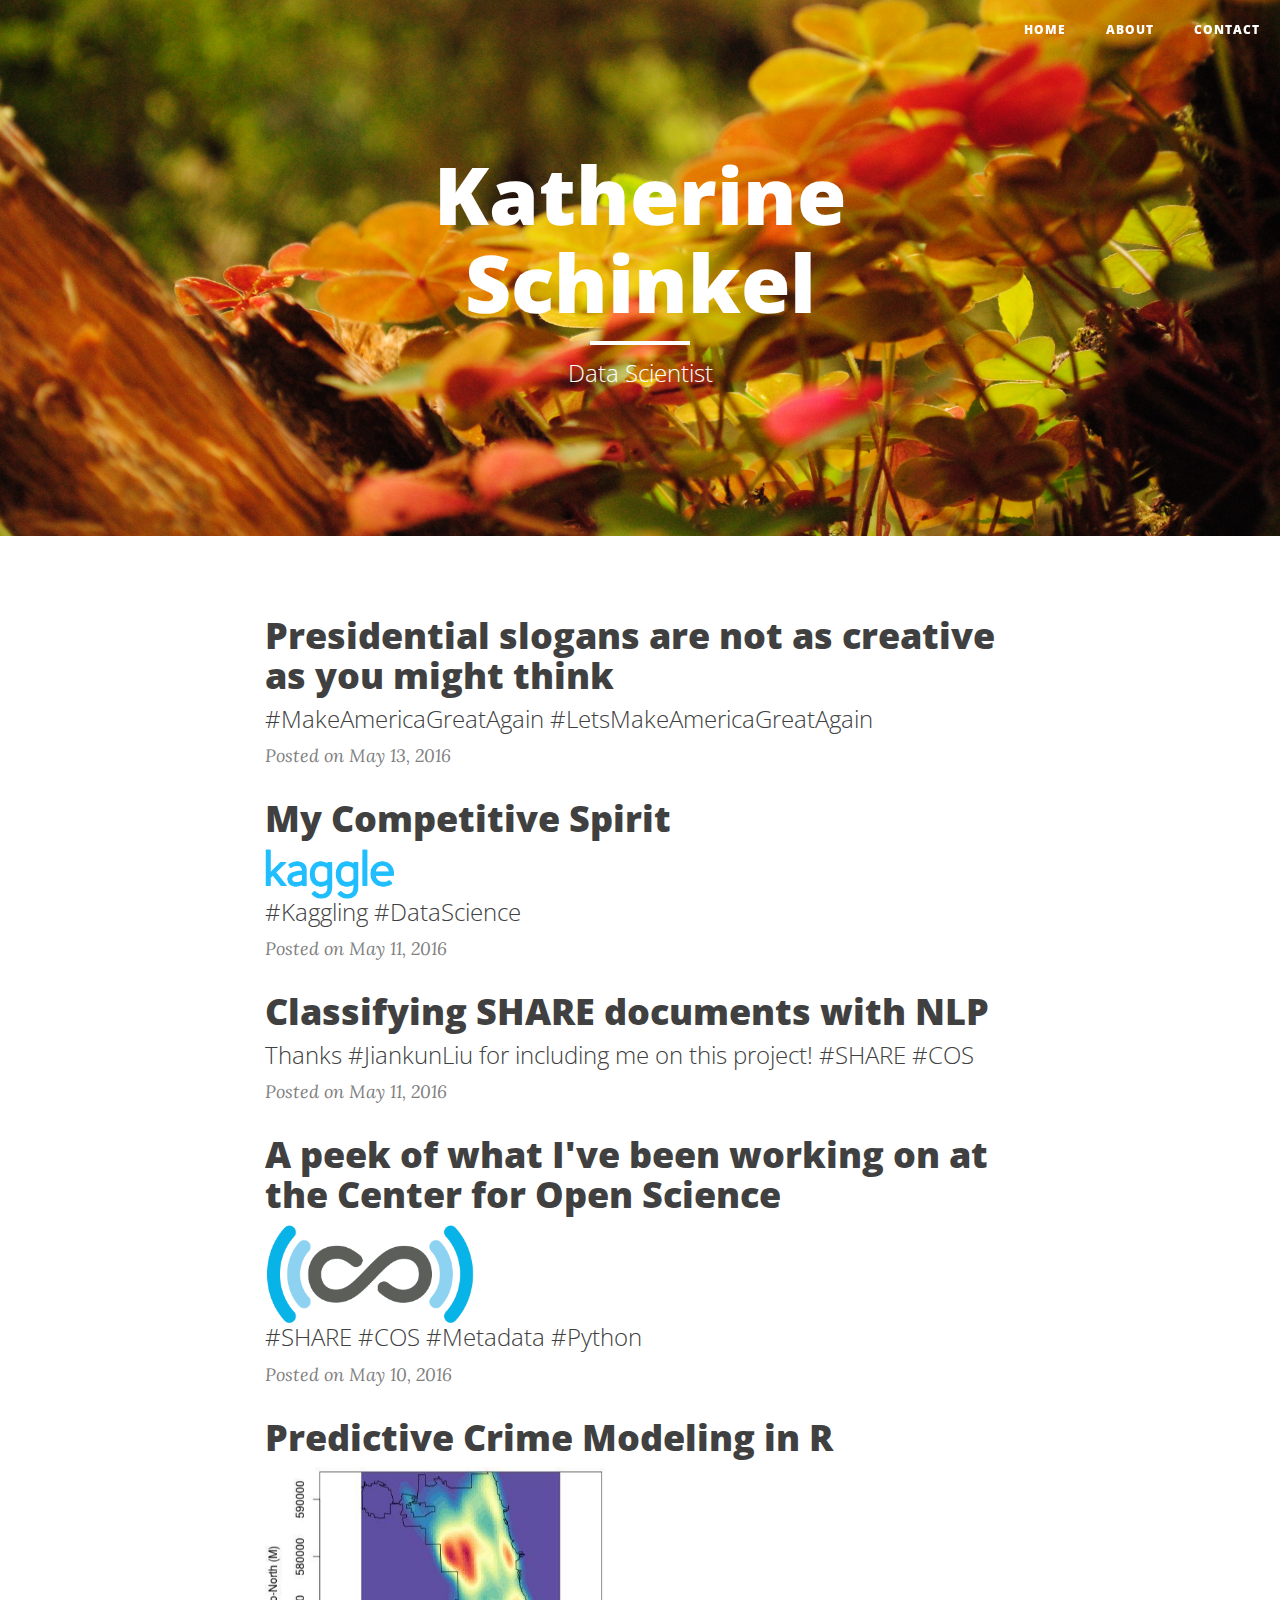
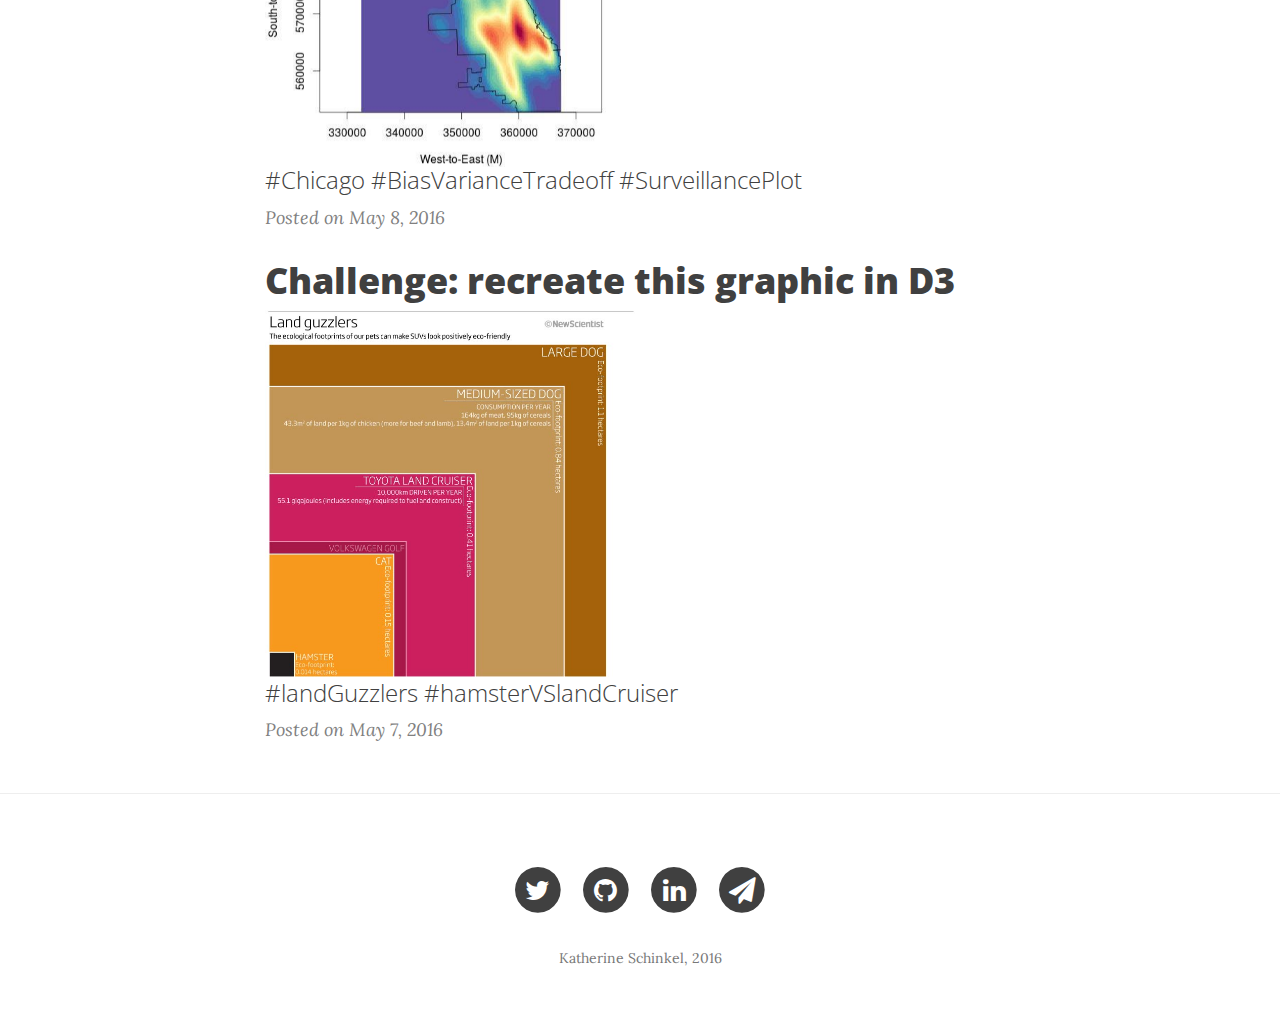
==== index.html @ ebfbe7a6 "update site link" ====
<!DOCTYPE html>
<html lang="en">

<head>

    <meta charset="utf-8">
    <meta http-equiv="X-UA-Compatible" content="IE=edge">
    <meta name="viewport" content="width=device-width, initial-scale=1">
    <meta name="description" content="">
    <meta name="author" content="">
    <link rel="shortcut icon" type="image/png" href="/profile.png?">

    <title>KSchinkel</title>

    <!-- Bootstrap Core CSS -->
    <link href="css/bootstrap.min.css" rel="stylesheet">

    <!-- Custom CSS -->
    <link href="css/kschinkel.min.css" rel="stylesheet">

    <!-- Custom Fonts -->
    <link href="http://maxcdn.bootstrapcdn.com/font-awesome/4.1.0/css/font-awesome.min.css" rel="stylesheet" type="text/css">
    <link href='http://fonts.googleapis.com/css?family=Lora:400,700,400italic,700italic' rel='stylesheet' type='text/css'>
    <link href='http://fonts.googleapis.com/css?family=Open+Sans:300italic,400italic,600italic,700italic,800italic,400,300,600,700,800' rel='stylesheet' type='text/css'>

    <!-- HTML5 Shim and Respond.js IE8 support of HTML5 elements and media queries -->
    <!-- WARNING: Respond.js doesn't work if you view the page via file:// -->
    <!--[if lt IE 9]>
        <script src="https://oss.maxcdn.com/libs/html5shiv/3.7.0/html5shiv.js"></script>
        <script src="https://oss.maxcdn.com/libs/respond.js/1.4.2/respond.min.js"></script>
    <![endif]-->

</head>

<body>

    <!-- Navigation -->
    <nav class="navbar navbar-default navbar-custom navbar-fixed-top">
        <div class="container-fluid">
            <!-- Brand and toggle get grouped for better mobile display -->
            <div class="navbar-header page-scroll">
                <button type="button" class="navbar-toggle" data-toggle="collapse" data-target="#bs-example-navbar-collapse-1">
                    <span class="sr-only">Toggle navigation</span>
                    <span class="icon-bar"></span>
                    <span class="icon-bar"></span>
                    <span class="icon-bar"></span>
                </button>
            </div>

            <!-- Collect the nav links, forms, and other content for toggling -->
            <div class="collapse navbar-collapse" id="bs-example-navbar-collapse-1">
                <ul class="nav navbar-nav navbar-right">
                    <li>
                        <a href="index.html">Home</a>
                    </li>
                    <li>
                        <a href="about.html">About</a>
                    </li>
                    <li>
                        <a href="contact.html">Contact</a>
                    </li>
                </ul>
            </div>
            <!-- /.navbar-collapse -->
        </div>
        <!-- /.container -->
    </nav>

    <!-- Page Header -->
    <!-- Set your background image for this header on the line below. -->
    <header class="intro-header" style="background-image: url('img/home-bg.jpg')">
        <div class="container">
            <div class="row">
                <div class="col-lg-8 col-lg-offset-2 col-md-10 col-md-offset-1">
                    <div class="site-heading">
                        <h1>Katherine Schinkel</h1>
                        <hr class="small">
                        <span class="subheading">Data Scientist</span>
                    </div>
                </div>
            </div>
        </div>
    </header>

    <!-- Main Content -->
    <div class="container">
        <div class="row">
            <div class="col-lg-8 col-lg-offset-2 col-md-10 col-md-offset-1">
                <div class="post-preview">
                    <a href="/Slogans/">
                        <h2 class="post-title">
                            Presidential slogans are not as creative as you might think
                        </h2>
                        <h3 class="post-subtitle">
                            #MakeAmericaGreatAgain #LetsMakeAmericaGreatAgain
                        </h3>
                    </a>
                    <p class="post-meta">Posted on May 13, 2016</p>
                </div>
                <div class="post-preview">
                    <a href="https://github.com/kms6bn/Kaggle">
                        <h2 class="post-title">
                            My Competitive Spirit
                        </h2>
                        <img class="img" src="img/kaggle.png" height="50" style="cursor: pointer;">
                        <h3 class="post-subtitle">
                            #Kaggling #DataScience
                        </h3>
                    </a>
                    <p class="post-meta">Posted on May 11, 2016</p>
                </div>
                <div class="post-preview">
                    <a href="http://www.share-research.org/2016/05/classifying-research-activity-in-share-with-natural-language-processing/">
                        <h2 class="post-title">
                            Classifying SHARE documents with NLP
                        </h2>
                        <h3 class="post-subtitle">
                            Thanks #JiankunLiu for including me on this project! #SHARE #COS
                        </h3>
                    </a>
                    <p class="post-meta">Posted on May 11, 2016</p>
                </div>
                <div class="post-preview">
                    <a href="https://osf.io/share/?q=*&sort=Relevance">
                        <h2 class="post-title">
                            A peek of what I've been working on at the Center for Open Science
                        </h2>
                        <img class="img" src="img/share.png" height="100" style="cursor: pointer;">
                        <h3 class="post-subtitle">
                            #SHARE #COS #Metadata #Python
                        </h3>
                    </a>
                    <p class="post-meta">Posted on May 10, 2016</p>
                </div>
                <div class="post-preview">
                    <a href="/PredictiveCrimeModeling/PredictiveCrimeModeling.pdf">
                        <h2 class="post-title">
                            Predictive Crime Modeling in R
                        </h2>
                        <img class="img" src="PredictiveCrimeModeling/img/chicago.png" height="300" style="cursor: pointer;">
                        <h3 class="post-subtitle">
                            #Chicago #BiasVarianceTradeoff #SurveillancePlot
                        </h3>
                    </a>
                    <p class="post-meta">Posted on May 8, 2016</p>
                </div>
                <div class="post-preview">
                    <a href="/landGuzzlers/">
                        <h2 class="post-title">
                           Challenge: recreate this graphic in D3
                        </h2>
                        <img class="img" src="landGuzzlers/img/land_guzzlers.jpg" height="370" width="370" style="cursor: pointer;">
                        <h3 class="post-subtitle">
                            #landGuzzlers #hamsterVSlandCruiser
                        </h3>
                    </a>
                    <p class="post-meta">Posted on May 7, 2016</p>
                </div>
                <!-- Pager -->
                <!--<ul class="pager">
                    <li class="next">
                        <a href="#">Older Posts &rarr;</a>
                    </li>
                </ul> -->
            </div>
        </div>
    </div>

    <hr>

    <!-- Footer -->
    <footer>
        <div class="container">
            <div class="row">
                <div class="col-lg-8 col-lg-offset-2 col-md-10 col-md-offset-1">
                    <ul class="list-inline text-center">
                        <li>
                            <a href="https://twitter.com/kmkz202">
                                <span class="fa-stack fa-lg">
                                    <i class="fa fa-circle fa-stack-2x"></i>
                                    <i class="fa fa-twitter fa-stack-1x fa-inverse"></i>
                                </span>
                            </a>
                        </li>
                        <li>
                            <a href="https://github.com/kms6bn">
                                <span class="fa-stack fa-lg">
                                    <i class="fa fa-circle fa-stack-2x"></i>
                                    <i class="fa fa-github fa-stack-1x fa-inverse"></i>
                                </span>
                            </a>
                        </li>
                        <li>
                            <a href="https://www.linkedin.com/in/katherineschinkel">
                                <span class="fa-stack fa-lg">
                                    <i class="fa fa-circle fa-stack-2x"></i>
                                    <i class="fa fa-linkedin fa-stack-1x fa-inverse"></i>
                                </span>
                            </a>
                        </li>
                        <li>
                            <a href="mailto:contact@kschinkel.me">
                                <span class="fa-stack fa-lg">
                                    <i class="fa fa-circle fa-stack-2x"></i>
                                    <i class="fa fa-paper-plane fa-stack-1x fa-inverse"></i>
                                </span>
                            </a>
                        </li>
                    </ul>
                    <p class="copyright text-muted">Katherine Schinkel, 2016</p>
                </div>
            </div>
        </div>
    </footer>

    <!-- jQuery -->
    <script src="js/jquery.js"></script>

    <!-- Bootstrap Core JavaScript -->
    <script src="js/bootstrap.min.js"></script>

    <!-- Custom Theme JavaScript -->
    <script src="js/clean-blog.min.js"></script>

</body>

</html>
---- css/kschinkel.min.css ----
/*!
 * Clean Blog v1.0.0 (http://startbootstrap.com)
 * Copyright 2014 Start Bootstrap
 * Licensed under Apache 2.0 (https://github.com/IronSummitMedia/startbootstrap/blob/gh-pages/LICENSE)
 */

body{font-family:Lora,'Times New Roman',serif;font-size:20px;color:#404040}p{line-height:1.5;margin:30px 0}p a{text-decoration:underline}h1,h2,h3,h4,h5,h6{font-family:'Open Sans','Helvetica Neue',Helvetica,Arial,sans-serif;font-weight:800}a{color:#404040}a:hover,a:focus{color:#0085a1}a img:hover,a img:focus{cursor:zoom-in}blockquote{color:gray;font-style:italic}hr.small{max-width:100px;margin:15px auto;border-width:4px;border-color:#fff}.navbar-custom{position:absolute;top:0;left:0;width:100%;z-index:3;font-family:'Open Sans','Helvetica Neue',Helvetica,Arial,sans-serif}.navbar-custom .navbar-brand{font-weight:800}.navbar-custom .nav li a{text-transform:uppercase;font-size:12px;font-weight:800;letter-spacing:1px}@media only screen and (min-width:768px){.navbar-custom{background:0 0;border-bottom:1px solid transparent}.navbar-custom .navbar-brand{color:#fff;padding:20px}.navbar-custom .navbar-brand:hover,.navbar-custom .navbar-brand:focus{color:rgba(255,255,255,.8)}.navbar-custom .nav li a{color:#fff;padding:20px}.navbar-custom .nav li a:hover,.navbar-custom .nav li a:focus{color:rgba(255,255,255,.8)}}@media only screen and (min-width:1170px){.navbar-custom{-webkit-transition:background-color .3s;-moz-transition:background-color .3s;transition:background-color .3s;-webkit-transform:translate3d(0,0,0);-moz-transform:translate3d(0,0,0);-ms-transform:translate3d(0,0,0);-o-transform:translate3d(0,0,0);transform:translate3d(0,0,0);-webkit-backface-visibility:hidden;backface-visibility:hidden}.navbar-custom.is-fixed{position:fixed;top:-61px;background-color:rgba(255,255,255,.9);border-bottom:1px solid #f2f2f2;-webkit-transition:-webkit-transform .3s;-moz-transition:-moz-transform .3s;transition:transform .3s}.navbar-custom.is-fixed .navbar-brand{color:#404040}.navbar-custom.is-fixed .navbar-brand:hover,.navbar-custom.is-fixed .navbar-brand:focus{color:#0085a1}.navbar-custom.is-fixed .nav li a{color:#404040}.navbar-custom.is-fixed .nav li a:hover,.navbar-custom.is-fixed .nav li a:focus{color:#0085a1}.navbar-custom.is-visible{-webkit-transform:translate3d(0,100%,0);-moz-transform:translate3d(0,100%,0);-ms-transform:translate3d(0,100%,0);-o-transform:translate3d(0,100%,0);transform:translate3d(0,100%,0)}}.intro-header{background-color:gray;background:no-repeat center center;background-attachment:scroll;-webkit-background-size:cover;-moz-background-size:cover;background-size:cover;-o-background-size:cover;margin-bottom:50px}.intro-header .site-heading,.intro-header .post-heading,.intro-header .page-heading{padding:100px 0 50px;color:#fff}@media only screen and (min-width:768px){.intro-header .site-heading,.intro-header .post-heading,.intro-header .page-heading{padding:150px 0}}.intro-header .site-heading,.intro-header .page-heading{text-align:center}.intro-header .site-heading h1,.intro-header .page-heading h1{margin-top:0;font-size:50px}.intro-header .site-heading .subheading,.intro-header .page-heading .subheading{font-size:24px;line-height:1.1;display:block;font-family:'Open Sans','Helvetica Neue',Helvetica,Arial,sans-serif;font-weight:300;margin:10px 0 0}@media only screen and (min-width:768px){.intro-header .site-heading h1,.intro-header .page-heading h1{font-size:80px}}.intro-header .post-heading h1{font-size:35px}.intro-header .post-heading .subheading,.intro-header .post-heading .meta{line-height:1.1;display:block}.intro-header .post-heading .subheading{font-family:'Open Sans','Helvetica Neue',Helvetica,Arial,sans-serif;font-size:24px;margin:10px 0 30px;font-weight:600}.intro-header .post-heading .meta{font-family:Lora,'Times New Roman',serif;font-style:italic;font-weight:300;font-size:20px}.intro-header .post-heading .meta a{color:#fff}@media only screen and (min-width:768px){.intro-header .post-heading h1{font-size:55px}.intro-header .post-heading .subheading{font-size:30px}}.post-preview>a{color:#404040}.post-preview>a:hover,.post-preview>a:focus{text-decoration:none;color:#0085a1}.post-preview>a>.post-title{font-size:30px;margin-top:30px;margin-bottom:10px}.post-preview>a>.post-subtitle{margin:0;font-weight:300;margin-bottom:10px}.post-preview>.post-meta{color:gray;font-size:18px;font-style:italic;margin-top:0}.post-preview>.post-meta>a{text-decoration:none;color:#404040}.post-preview>.post-meta>a:hover,.post-preview>.post-meta>a:focus{color:#0085a1;text-decoration:underline}@media only screen and (min-width:768px){.post-preview>a>.post-title{font-size:36px}}.section-heading{font-size:36px;margin-top:60px;font-weight:700}.caption{text-align:center;font-size:14px;padding:10px;font-style:italic;margin:0;display:block;border-bottom-right-radius:5px;border-bottom-left-radius:5px}footer{padding:50px 0 65px}footer .list-inline{margin:0;padding:0}footer .copyright{font-size:14px;text-align:center;margin-bottom:0}.floating-label-form-group{font-size:14px;position:relative;margin-bottom:0;padding-bottom:.5em;border-bottom:1px solid #eee}.floating-label-form-group input,.floating-label-form-group textarea{z-index:1;position:relative;padding-right:0;padding-left:0;border:none;border-radius:0;font-size:1.5em;background:0 0;box-shadow:none!important;resize:none}.floating-label-form-group label{display:block;z-index:0;position:relative;top:2em;margin:0;font-size:.85em;line-height:1.764705882em;vertical-align:middle;vertical-align:baseline;opacity:0;-webkit-transition:top .3s ease,opacity .3s ease;-moz-transition:top .3s ease,opacity .3s ease;-ms-transition:top .3s ease,opacity .3s ease;transition:top .3s ease,opacity .3s ease}.floating-label-form-group::not(:first-child){padding-left:14px;border-left:1px solid #eee}.floating-label-form-group-with-value label{top:0;opacity:1}.floating-label-form-group-with-focus label{color:#0085a1}form .row:first-child .floating-label-form-group{border-top:1px solid #eee}.btn{font-family:'Open Sans','Helvetica Neue',Helvetica,Arial,sans-serif;text-transform:uppercase;font-size:14px;font-weight:800;letter-spacing:1px;border-radius:0;padding:15px 25px}.btn-lg{font-size:16px;padding:25px 35px}.btn-default:hover,.btn-default:focus{background-color:#0085a1;border:1px solid #0085a1;color:#fff}.pager{margin:20px 0 0}.pager li>a,.pager li>span{font-family:'Open Sans','Helvetica Neue',Helvetica,Arial,sans-serif;text-transform:uppercase;font-size:14px;font-weight:800;letter-spacing:1px;padding:15px 25px;background-color:#fff;border-radius:0}.pager li>a:hover,.pager li>a:focus{color:#fff;background-color:#0085a1;border:1px solid #0085a1}.pager .disabled>a,.pager .disabled>a:hover,.pager .disabled>a:focus,.pager .disabled>span{color:gray;background-color:#404040;cursor:not-allowed}::-moz-selection{color:#fff;text-shadow:none;background:#0085a1}::selection{color:#fff;text-shadow:none;background:#0085a1}img::selection{color:#fff;background:0 0}img::-moz-selection{color:#fff;background:0 0}body{webkit-tap-highlight-color:#0085a1}
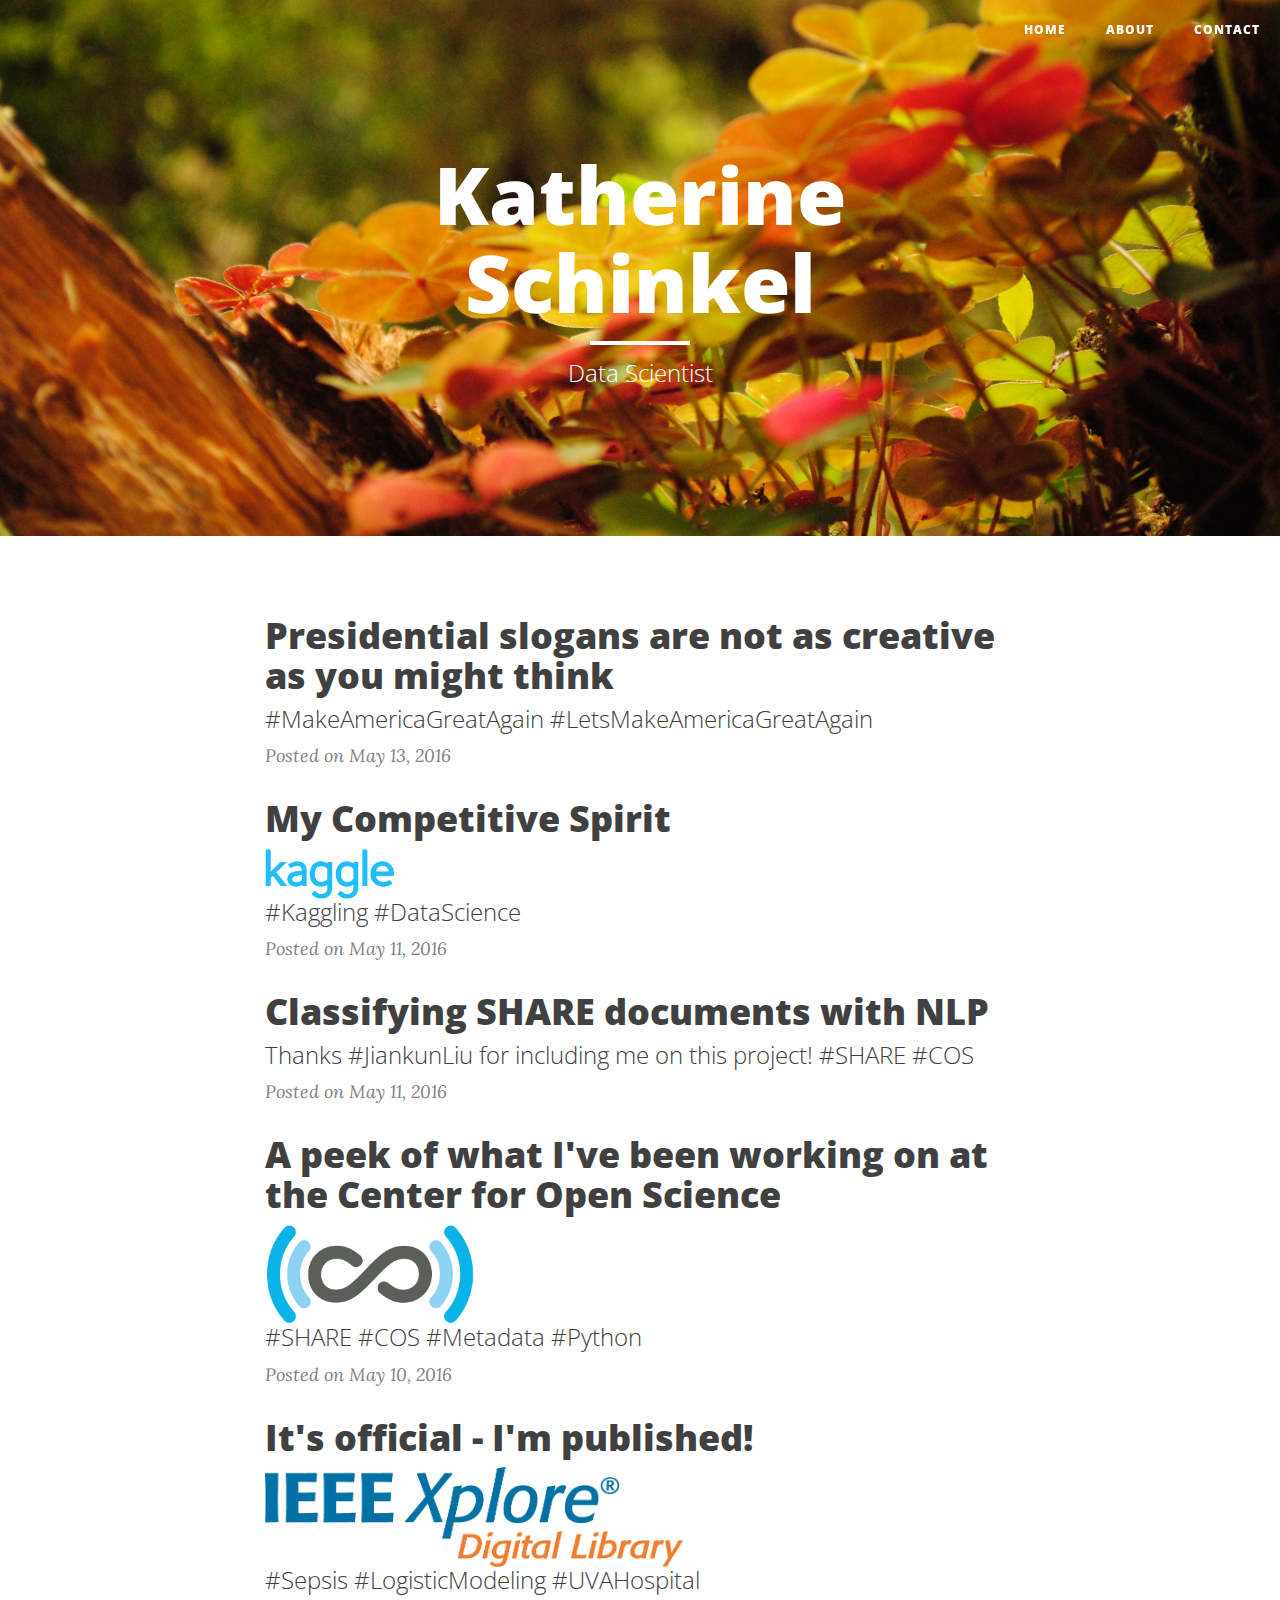
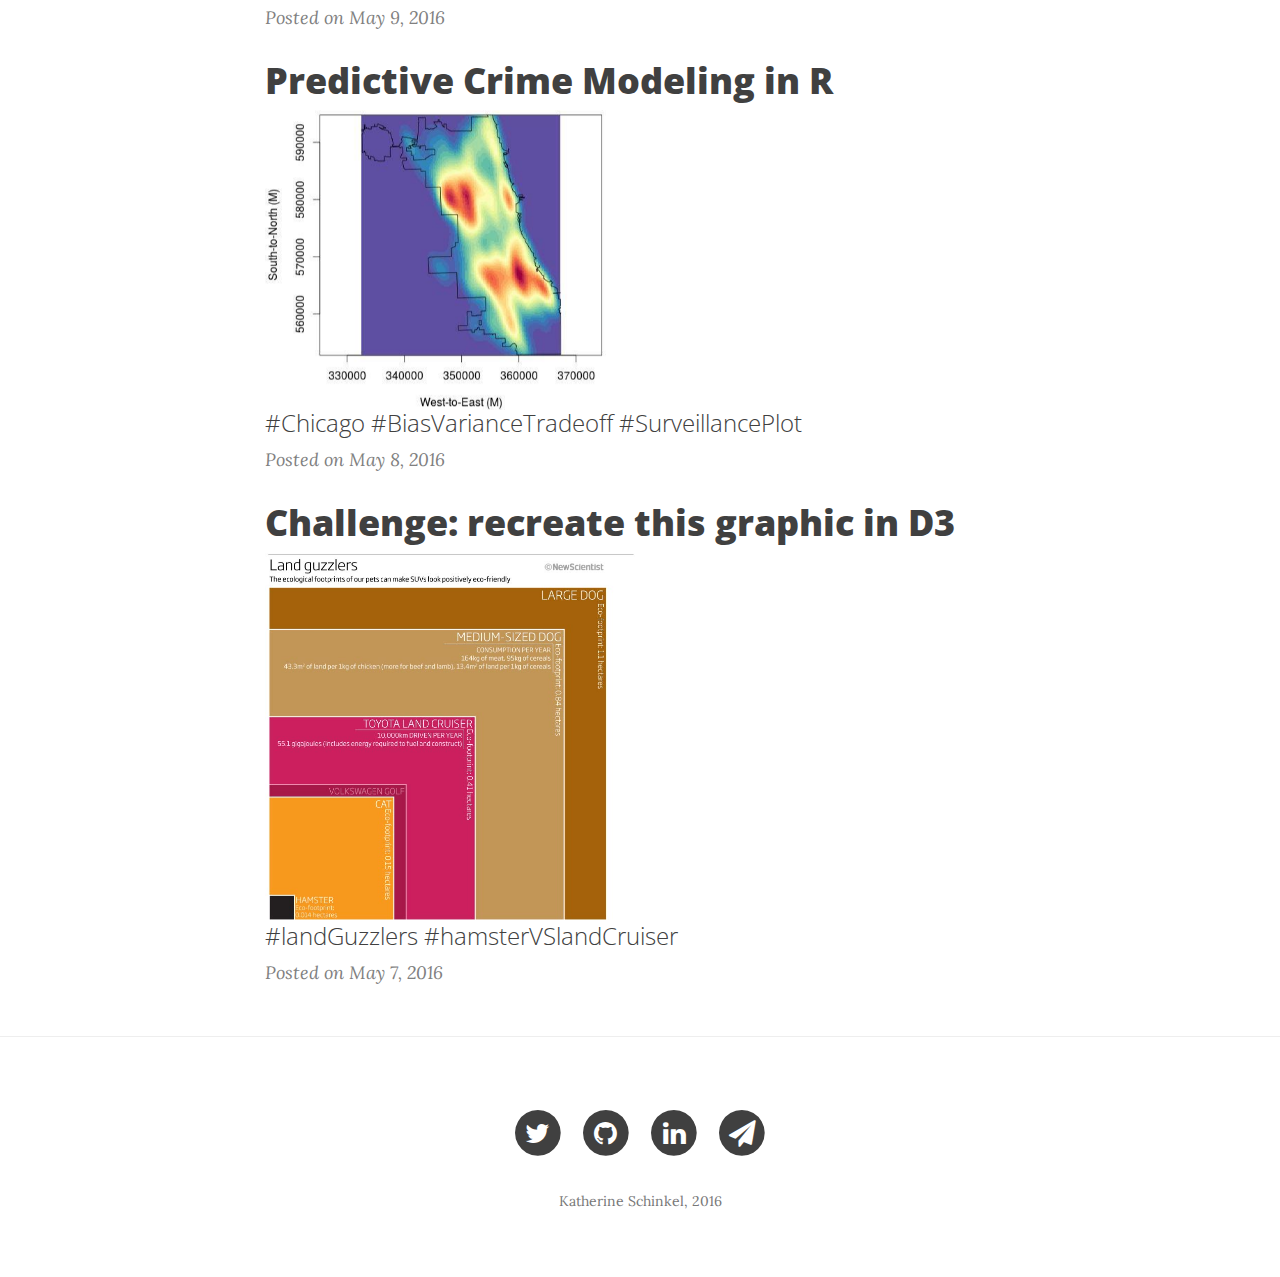
==== commit 1486a65d: "add sepsis" ====
--- a/index.html
+++ b/index.html
@@ -133,6 +133,18 @@
                     <p class="post-meta">Posted on May 10, 2016</p>
                 </div>
                 <div class="post-preview">
+                    <a href="http://ieeexplore.ieee.org/xpl/articleDetails.jsp?arnumber=7489280">
+                        <h2 class="post-title">
+                            It's official - I'm published!
+                        </h2>
+                        <img class="img" src="img/ieee.jpg" height="100" style="cursor: pointer;">
+                        <h3 class="post-subtitle">
+                            #Sepsis #LogisticModeling #UVAHospital
+                        </h3>
+                    </a>
+                    <p class="post-meta">Posted on May 9, 2016</p>
+                </div>
+                <div class="post-preview">
                     <a href="/PredictiveCrimeModeling/PredictiveCrimeModeling.pdf">
                         <h2 class="post-title">
                             Predictive Crime Modeling in R
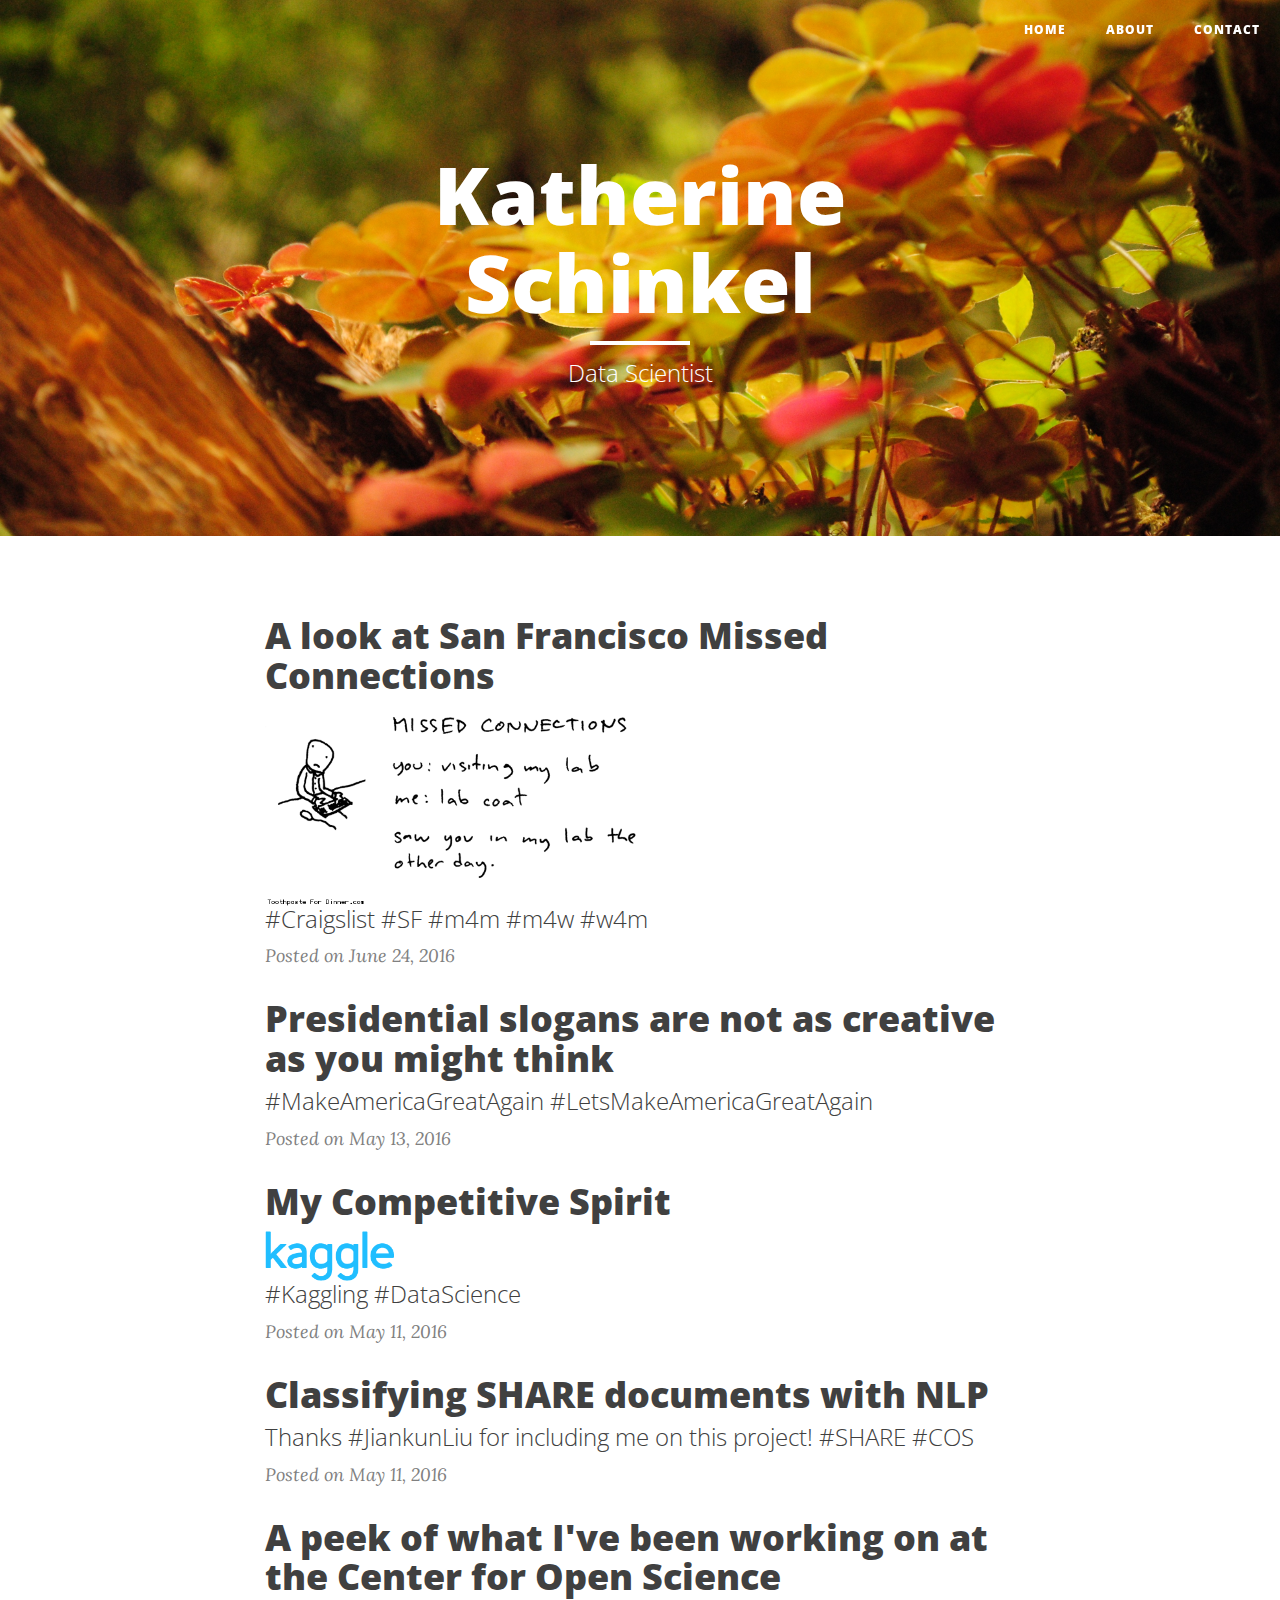
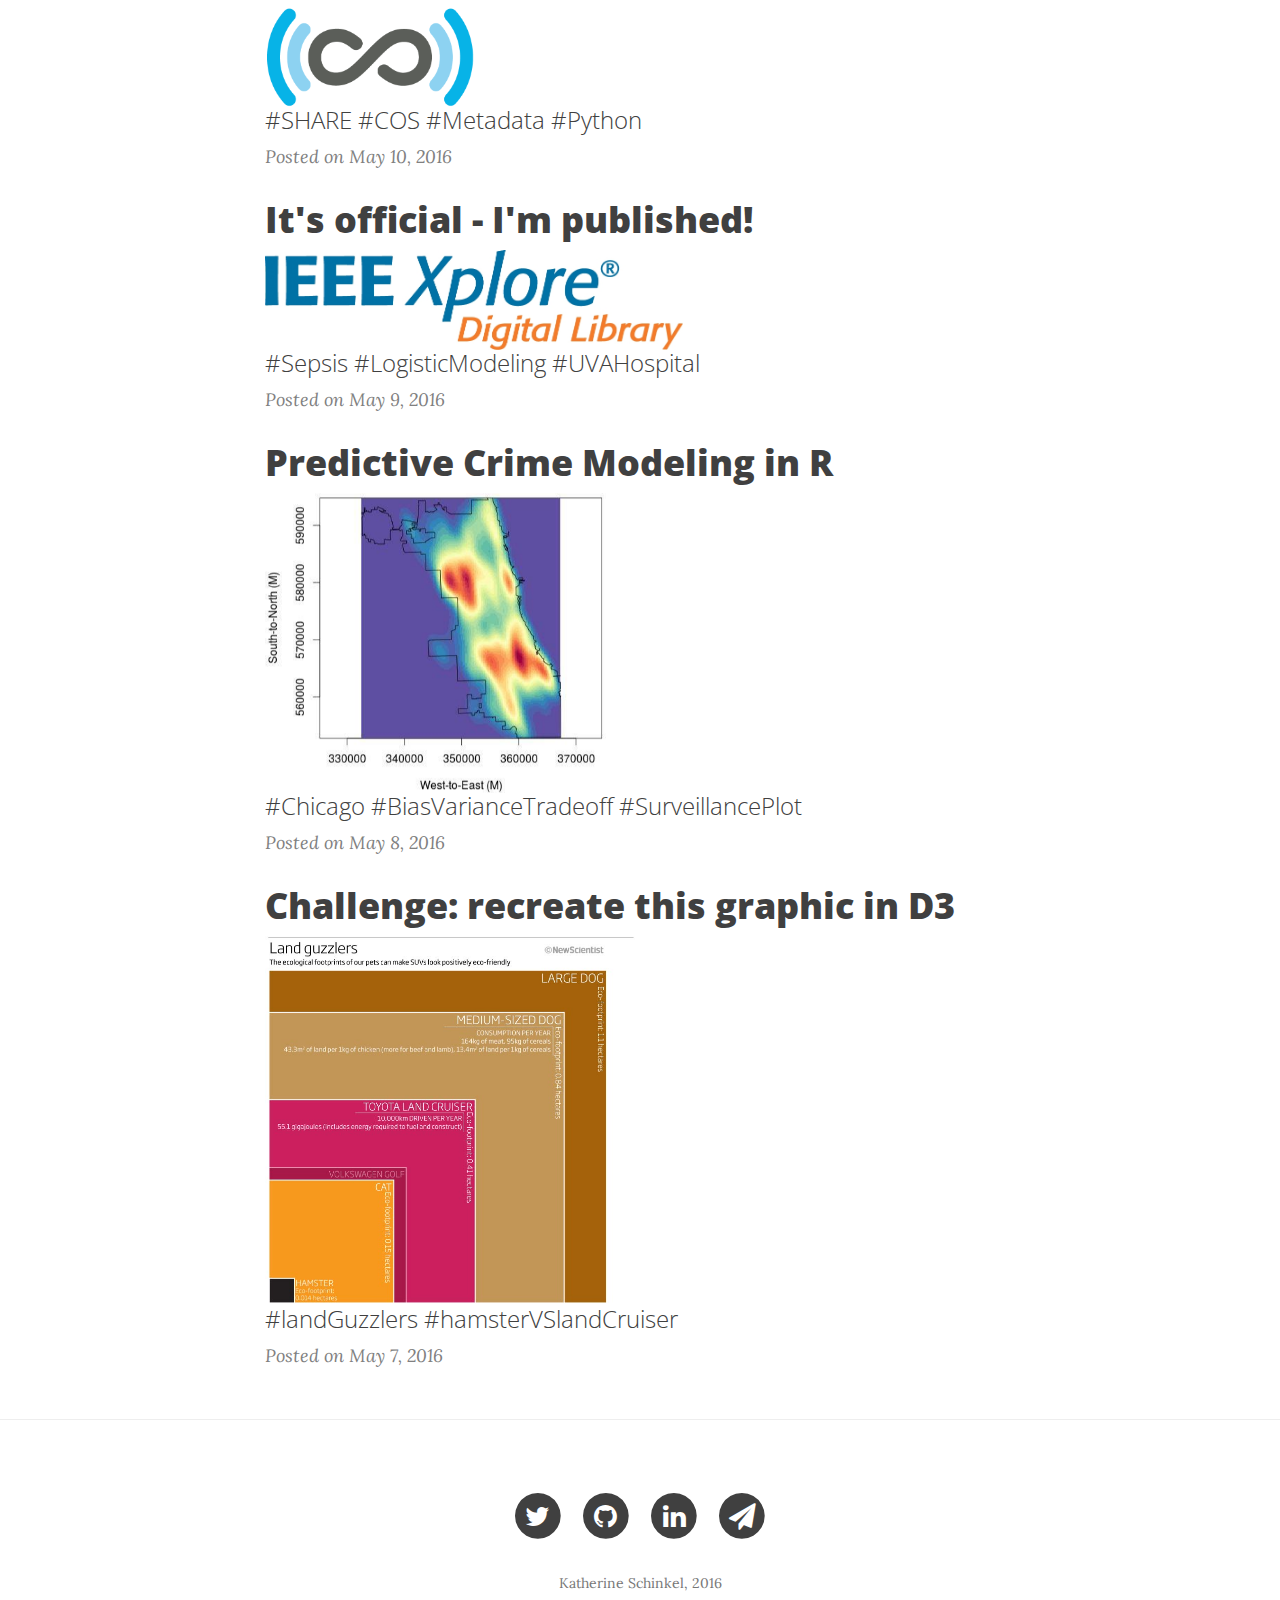
==== commit 3c782731: "add missed connections" ====
--- a/index.html
+++ b/index.html
@@ -87,6 +87,18 @@
         <div class="row">
             <div class="col-lg-8 col-lg-offset-2 col-md-10 col-md-offset-1">
                 <div class="post-preview">
+                    <a href="/MissedConnection/San%20Francisco%20-%20Missed%20Connections.pdf">
+                        <h2 class="post-title">
+                            A look at San Francisco Missed Connections
+                        </h2>
+                        <img class="img" src="MissedConnection/img/missed-connections.gif" height="200" style="cursor: pointer;">
+                        <h3 class="post-subtitle">
+                            #Craigslist #SF #m4m #m4w #w4m
+                        </h3>
+                    </a>
+                    <p class="post-meta">Posted on June 24, 2016</p>
+                </div>
+                <div class="post-preview">
                     <a href="/Slogans/">
                         <h2 class="post-title">
                             Presidential slogans are not as creative as you might think
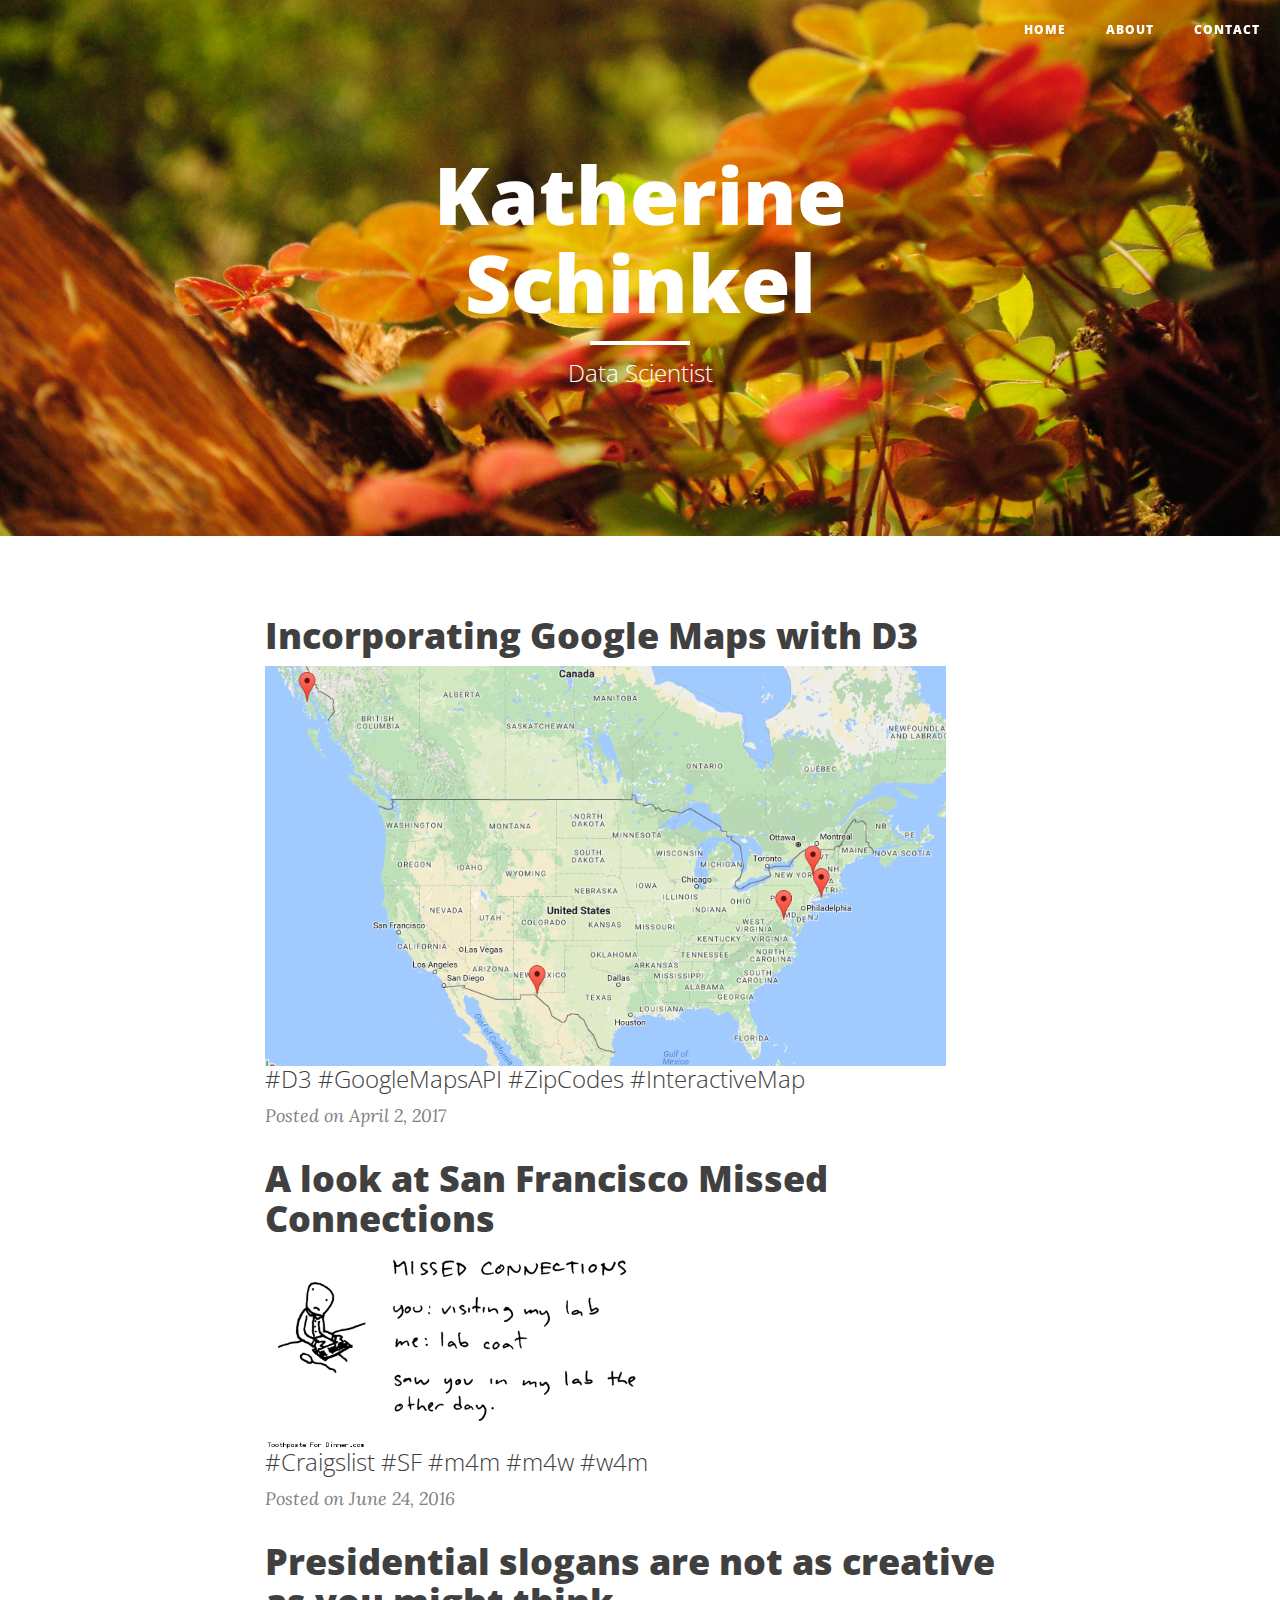
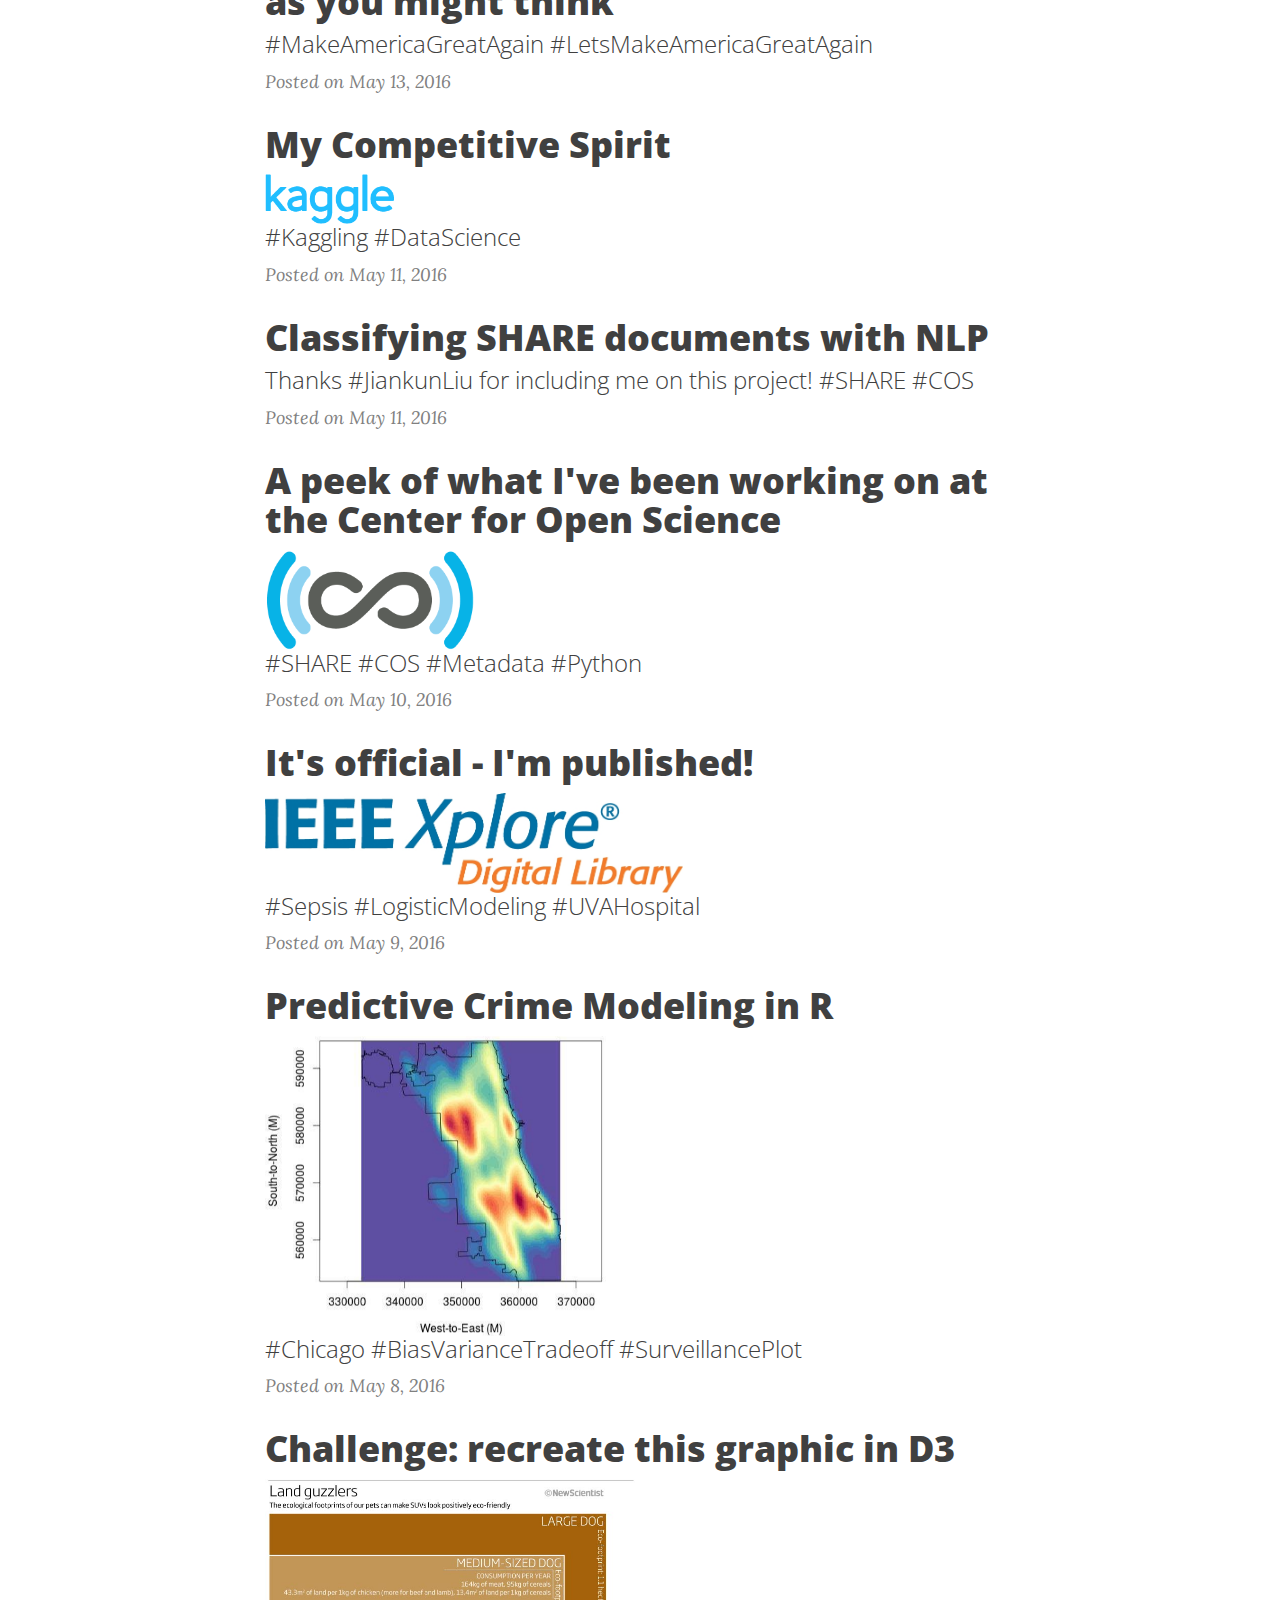
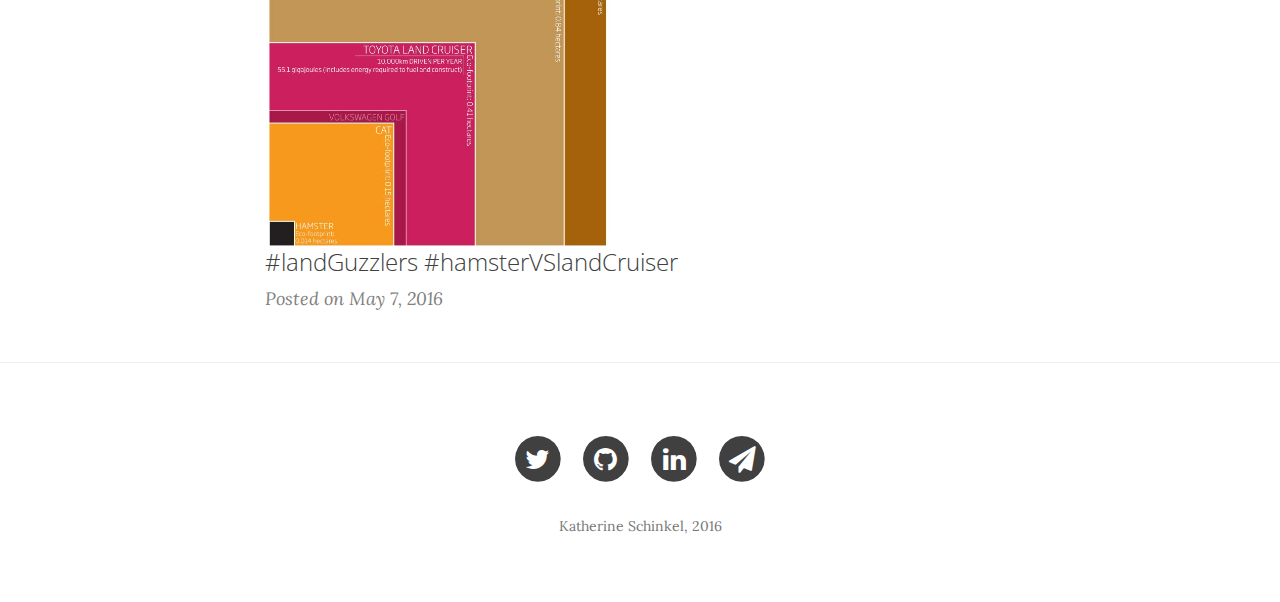
==== commit a3b308dd: "add google mapexample" ====
--- a/index.html
+++ b/index.html
@@ -87,6 +87,18 @@
         <div class="row">
             <div class="col-lg-8 col-lg-offset-2 col-md-10 col-md-offset-1">
                 <div class="post-preview">
+                    <a href="https://github.com/kms6bn/D3_Zip_Code_Map">
+                        <h2 class="post-title">
+                            Incorporating Google Maps with D3
+                        </h2>
+                        <img class="img" src="img/map_example.png" height="400" style="cursor: pointer;">
+                        <h3 class="post-subtitle">
+                            #D3 #GoogleMapsAPI #ZipCodes #InteractiveMap
+                        </h3>
+                    </a>
+                    <p class="post-meta">Posted on April 2, 2017</p>
+                </div>
+                <div class="post-preview">
                     <a href="/MissedConnection/San%20Francisco%20-%20Missed%20Connections.pdf">
                         <h2 class="post-title">
                             A look at San Francisco Missed Connections
@@ -133,7 +145,7 @@
                     <p class="post-meta">Posted on May 11, 2016</p>
                 </div>
                 <div class="post-preview">
-                    <a href="https://osf.io/share/?q=*&sort=Relevance">
+                    <a href="https://share.osf.io/discover">
                         <h2 class="post-title">
                             A peek of what I've been working on at the Center for Open Science
                         </h2>
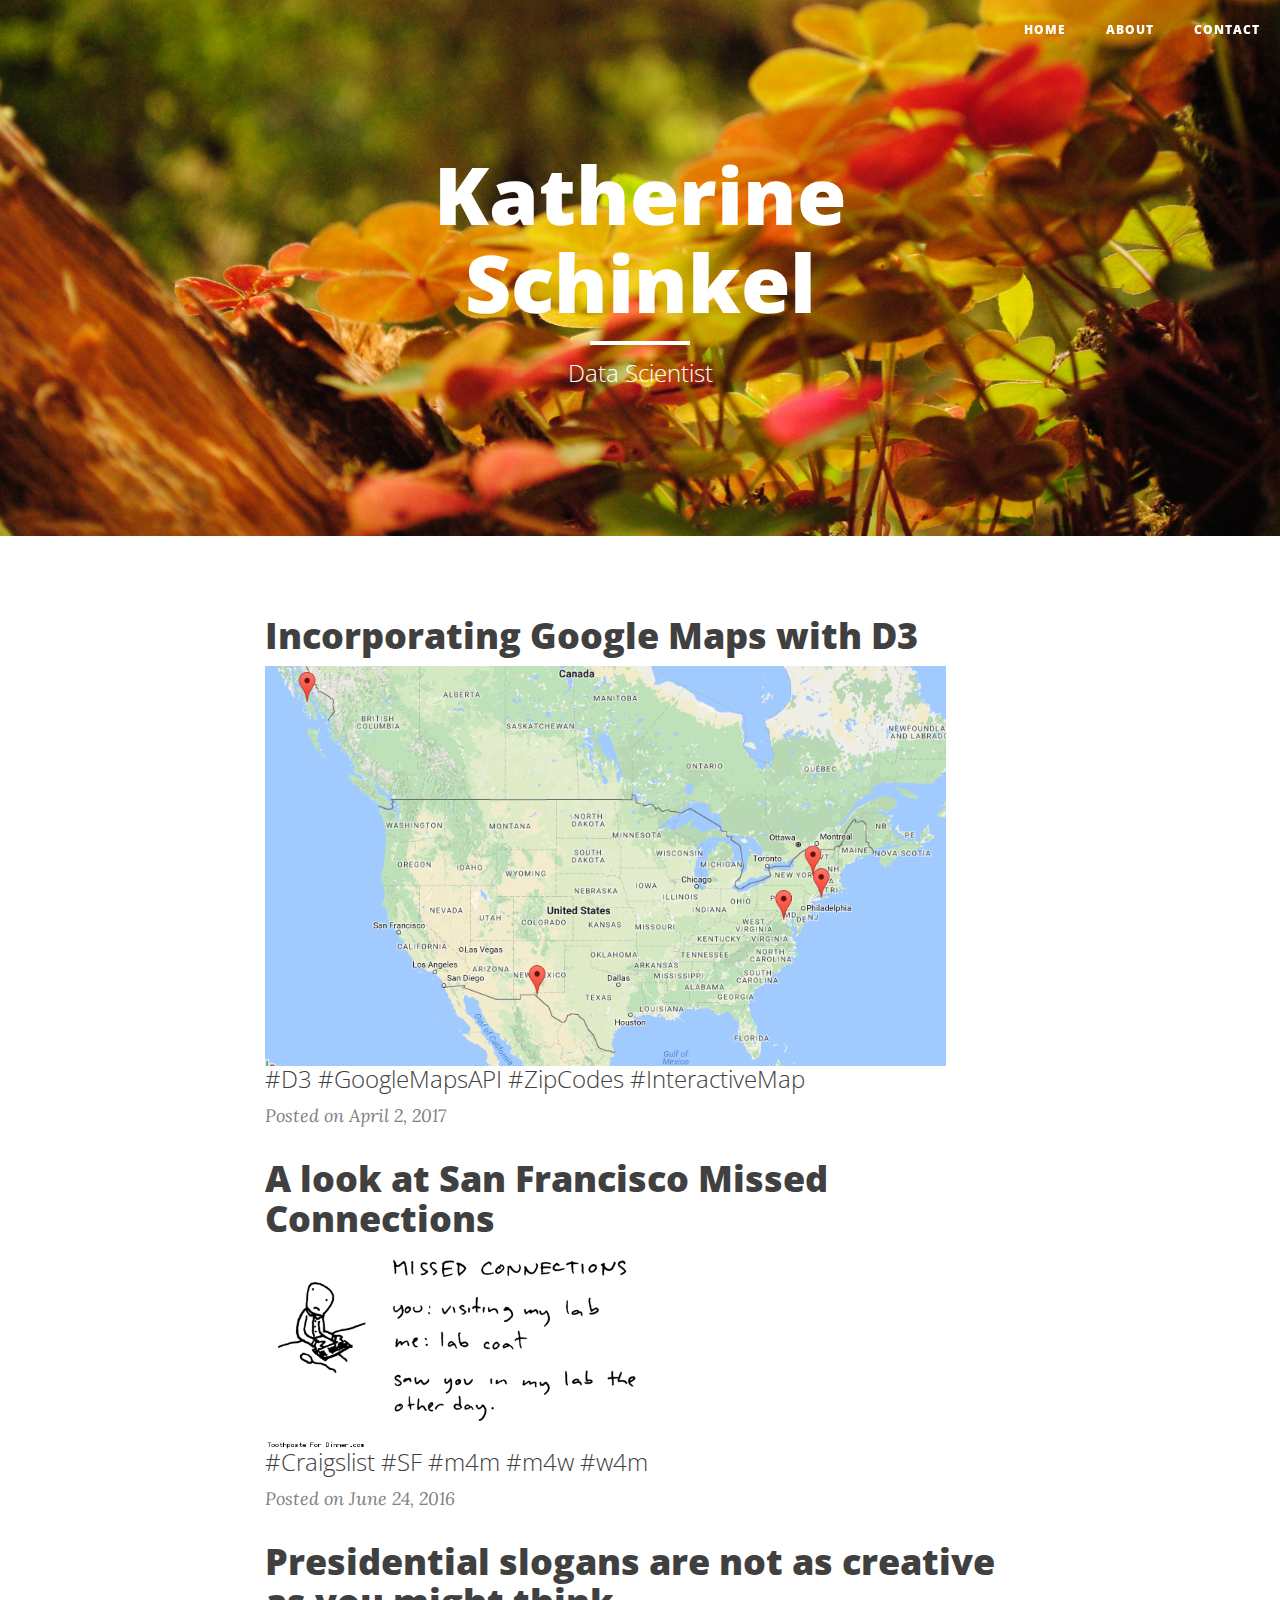
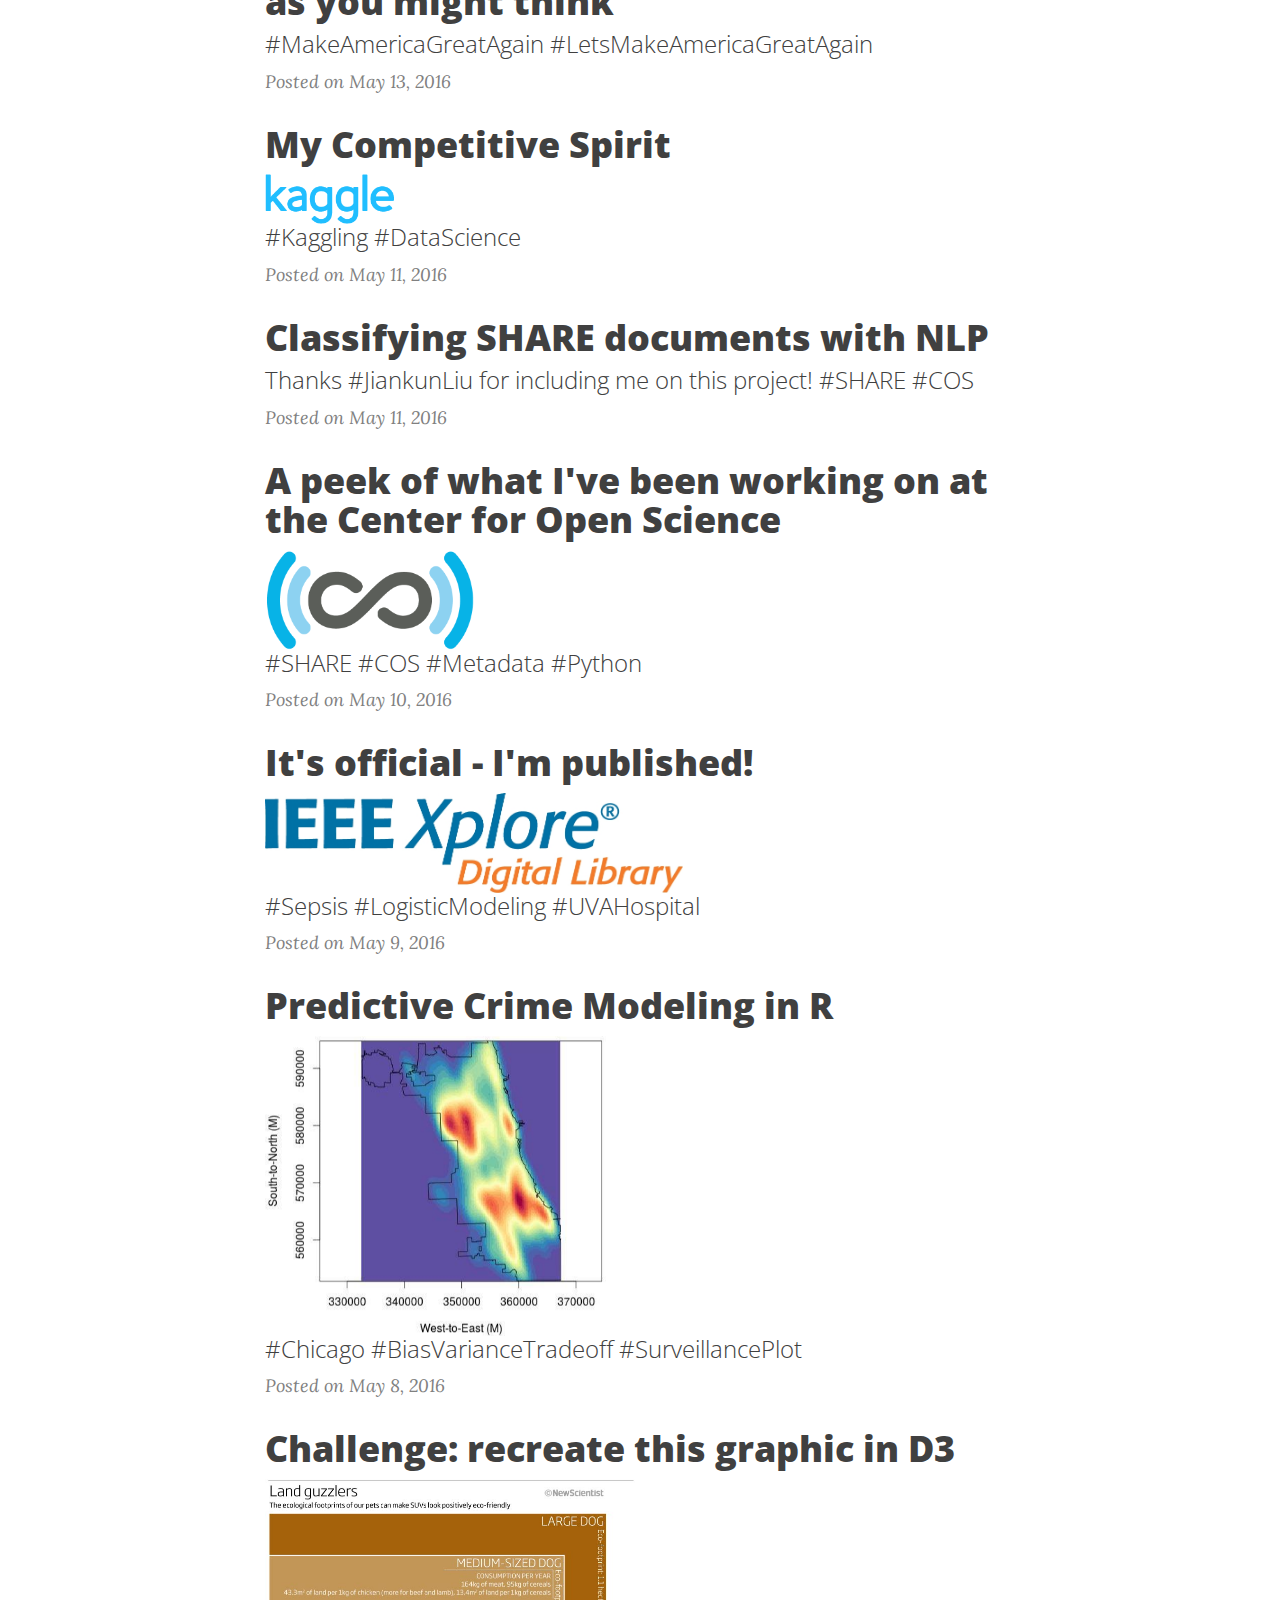
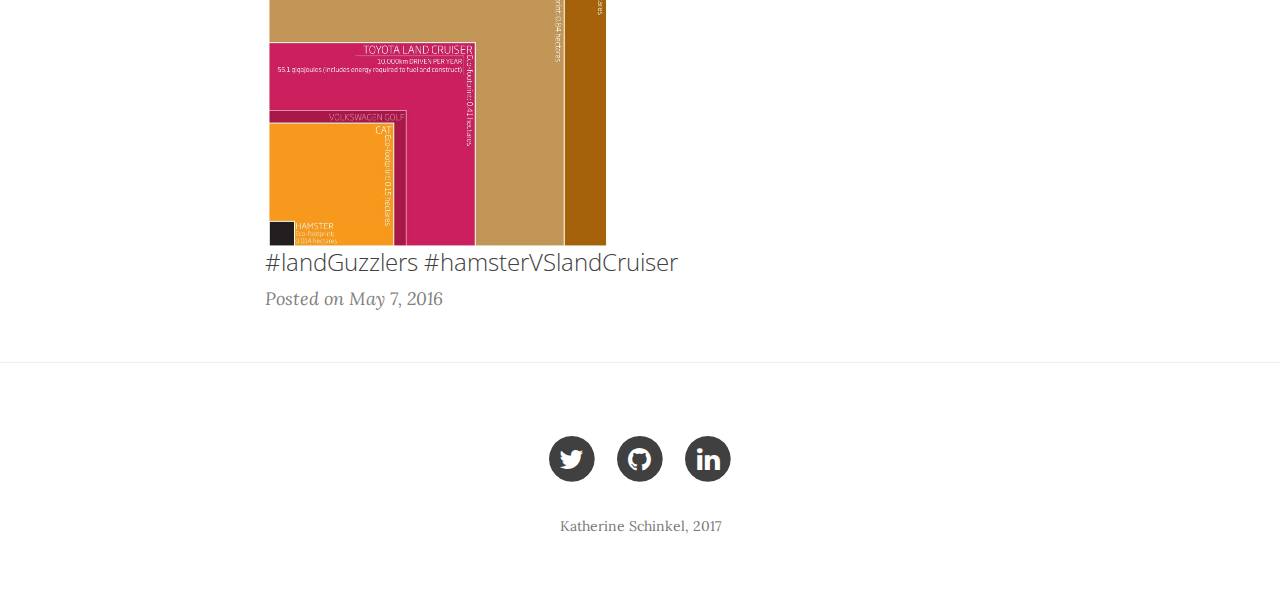
==== commit 51461877: "update website" ====
--- a/index.html
+++ b/index.html
@@ -234,16 +234,8 @@
                                 </span>
                             </a>
                         </li>
-                        <li>
-                            <a href="mailto:contact@kschinkel.me">
-                                <span class="fa-stack fa-lg">
-                                    <i class="fa fa-circle fa-stack-2x"></i>
-                                    <i class="fa fa-paper-plane fa-stack-1x fa-inverse"></i>
-                                </span>
-                            </a>
-                        </li>
                     </ul>
-                    <p class="copyright text-muted">Katherine Schinkel, 2016</p>
+                    <p class="copyright text-muted">Katherine Schinkel, 2017</p>
                 </div>
             </div>
         </div>
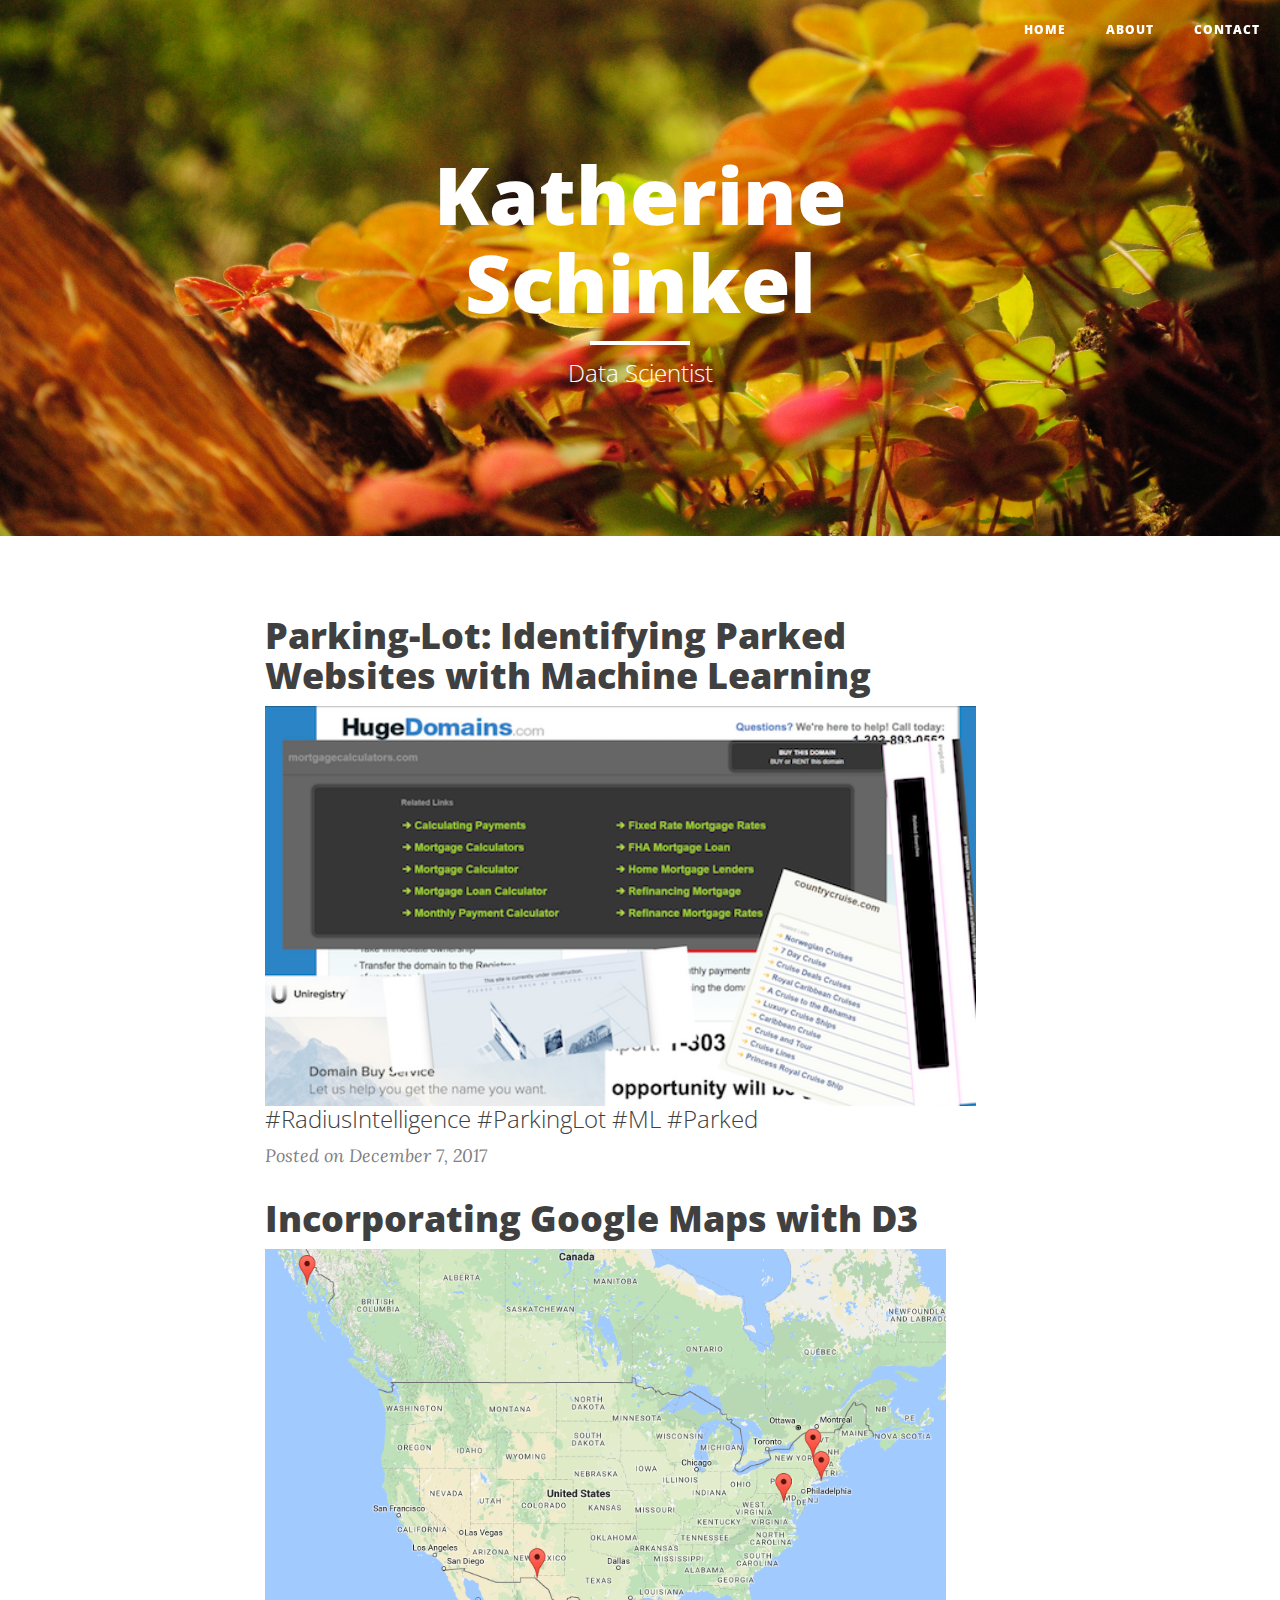
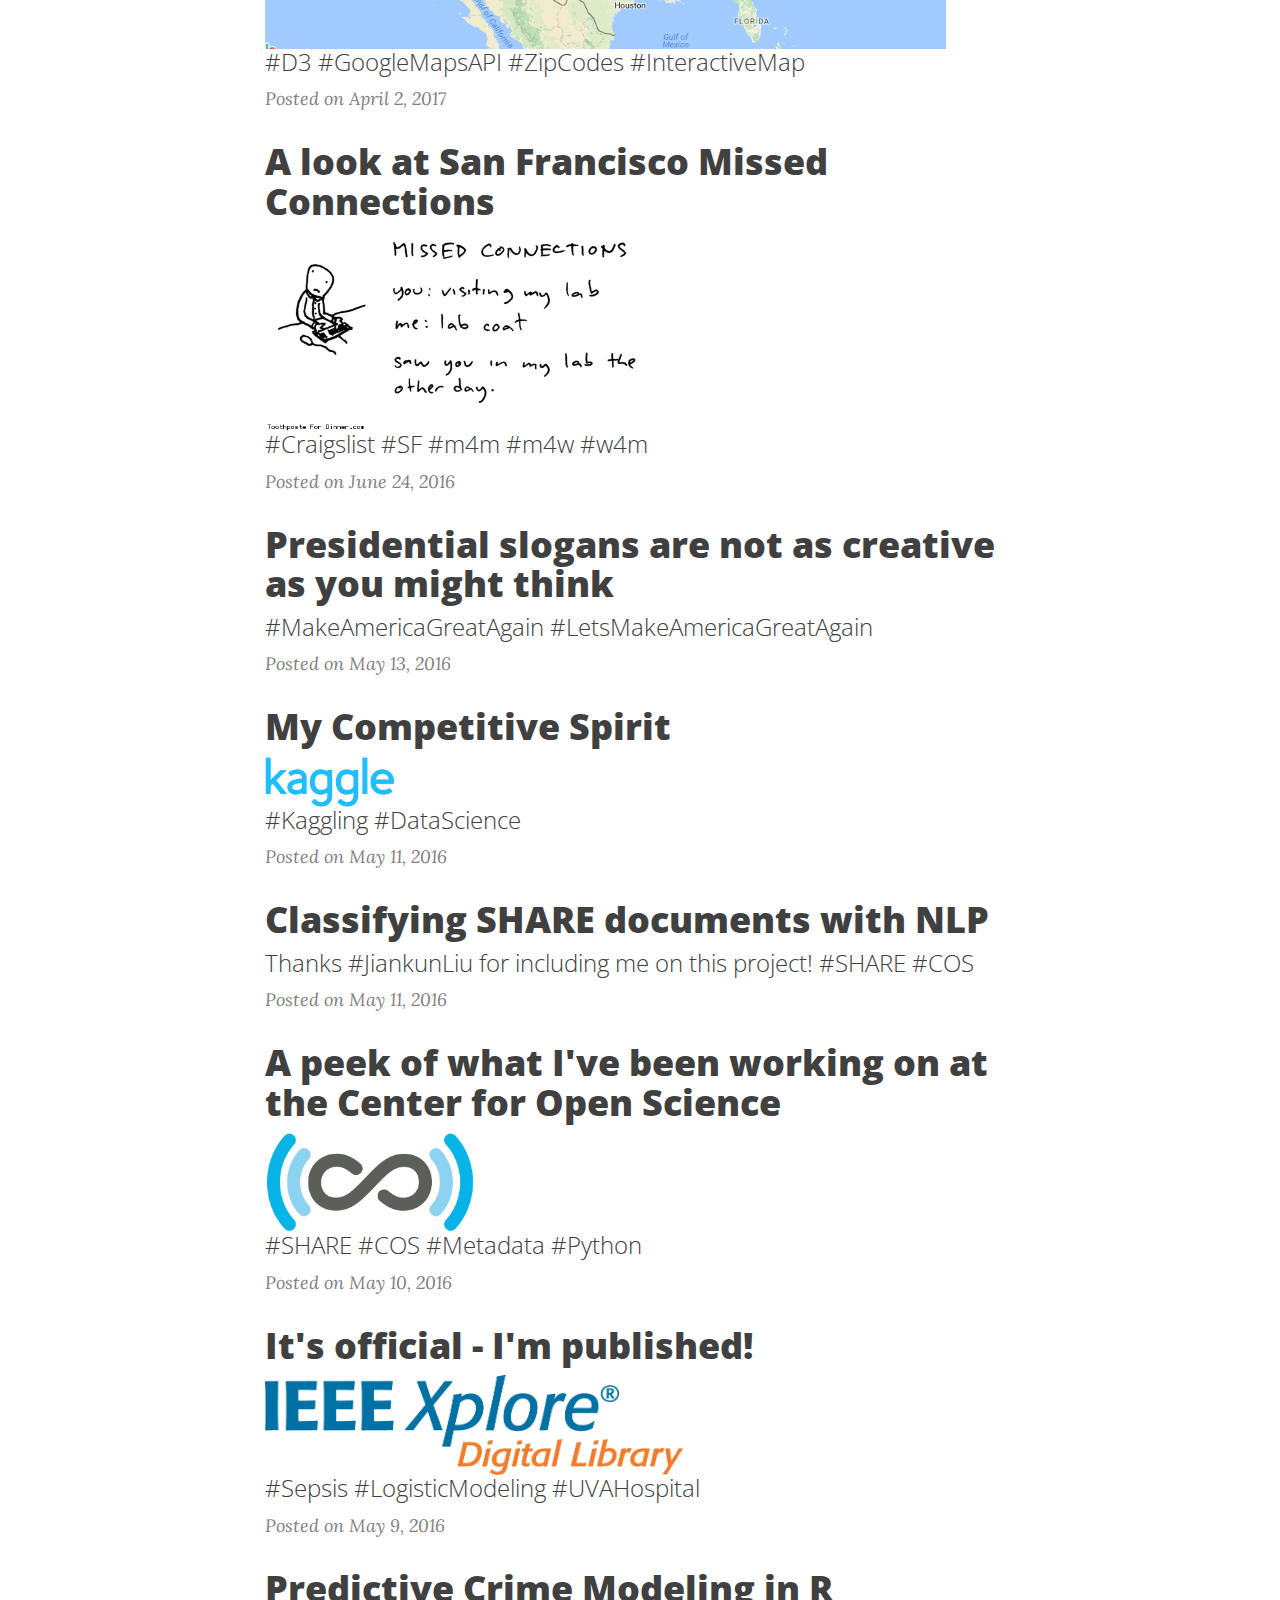
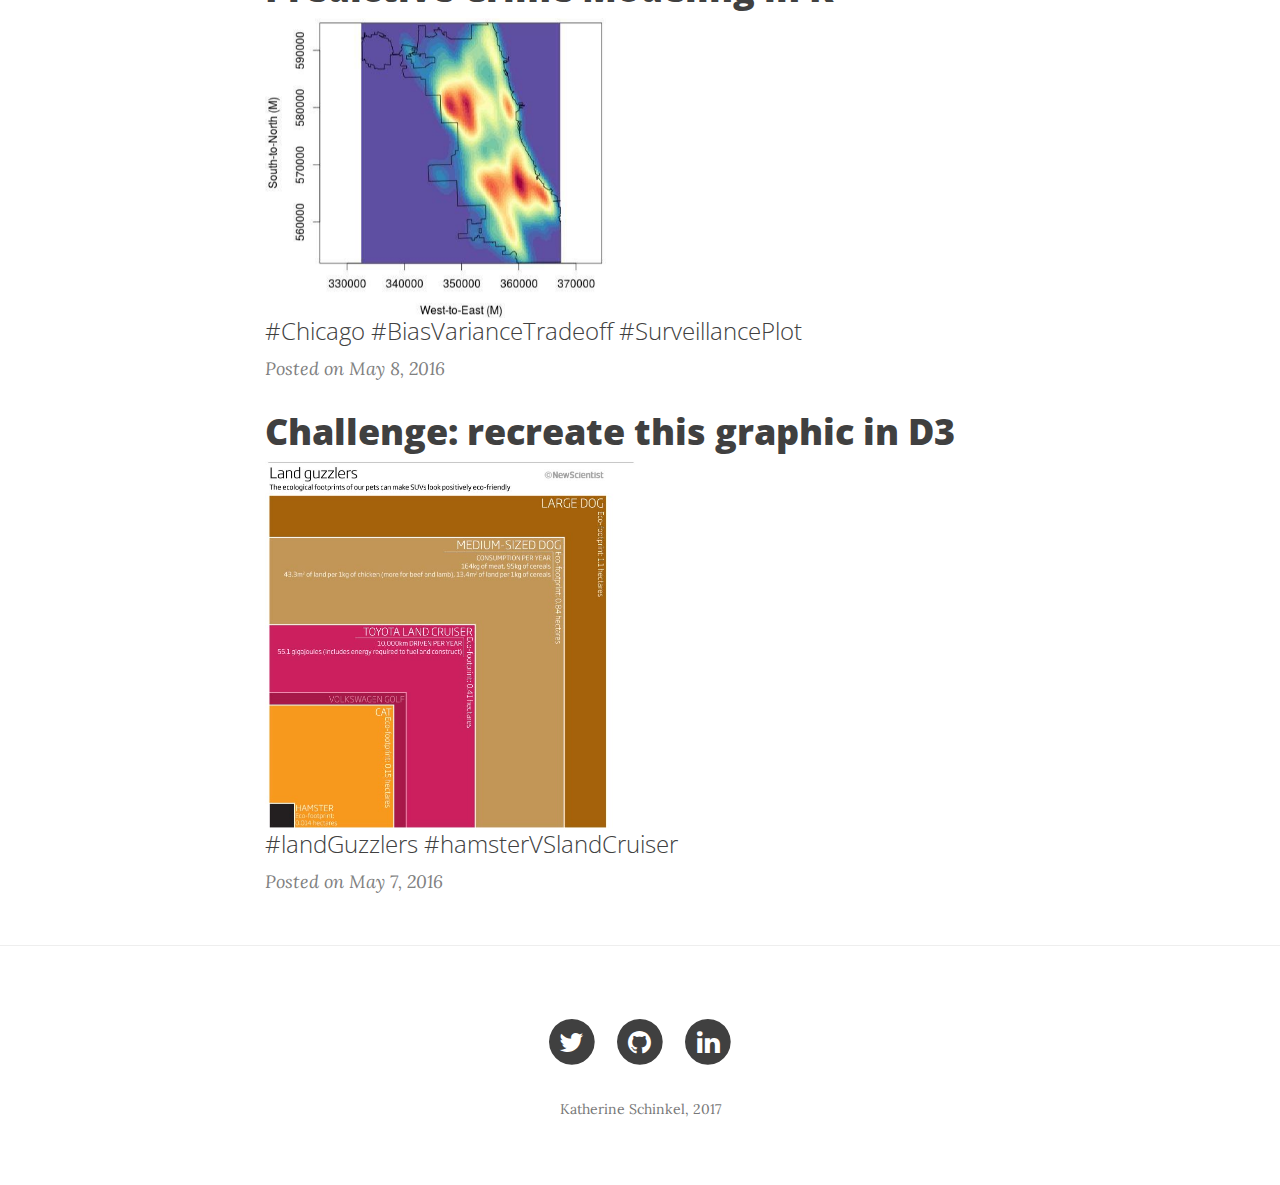
==== commit 3fc64948: "add parking lot post" ====
--- a/index.html
+++ b/index.html
@@ -86,6 +86,18 @@
     <div class="container">
         <div class="row">
             <div class="col-lg-8 col-lg-offset-2 col-md-10 col-md-offset-1">
+                <div class="post-preview">
+                    <a href="https://medium.com/radius-engineering/parking-lot-identifying-parked-websites-with-machine-learning-b1efbf291cbe">
+                        <h2 class="post-title">
+                            Parking-Lot: Identifying Parked Websites with Machine Learning
+                        </h2>
+                        <img class="img" src="img/parked.png" height="400" style="cursor: pointer;">
+                        <h3 class="post-subtitle">
+                            #RadiusIntelligence #ParkingLot #ML #Parked
+                        </h3>
+                    </a>
+                    <p class="post-meta">Posted on December 7, 2017</p>
+                </div>
                 <div class="post-preview">
                     <a href="https://github.com/kms6bn/D3_Zip_Code_Map">
                         <h2 class="post-title">
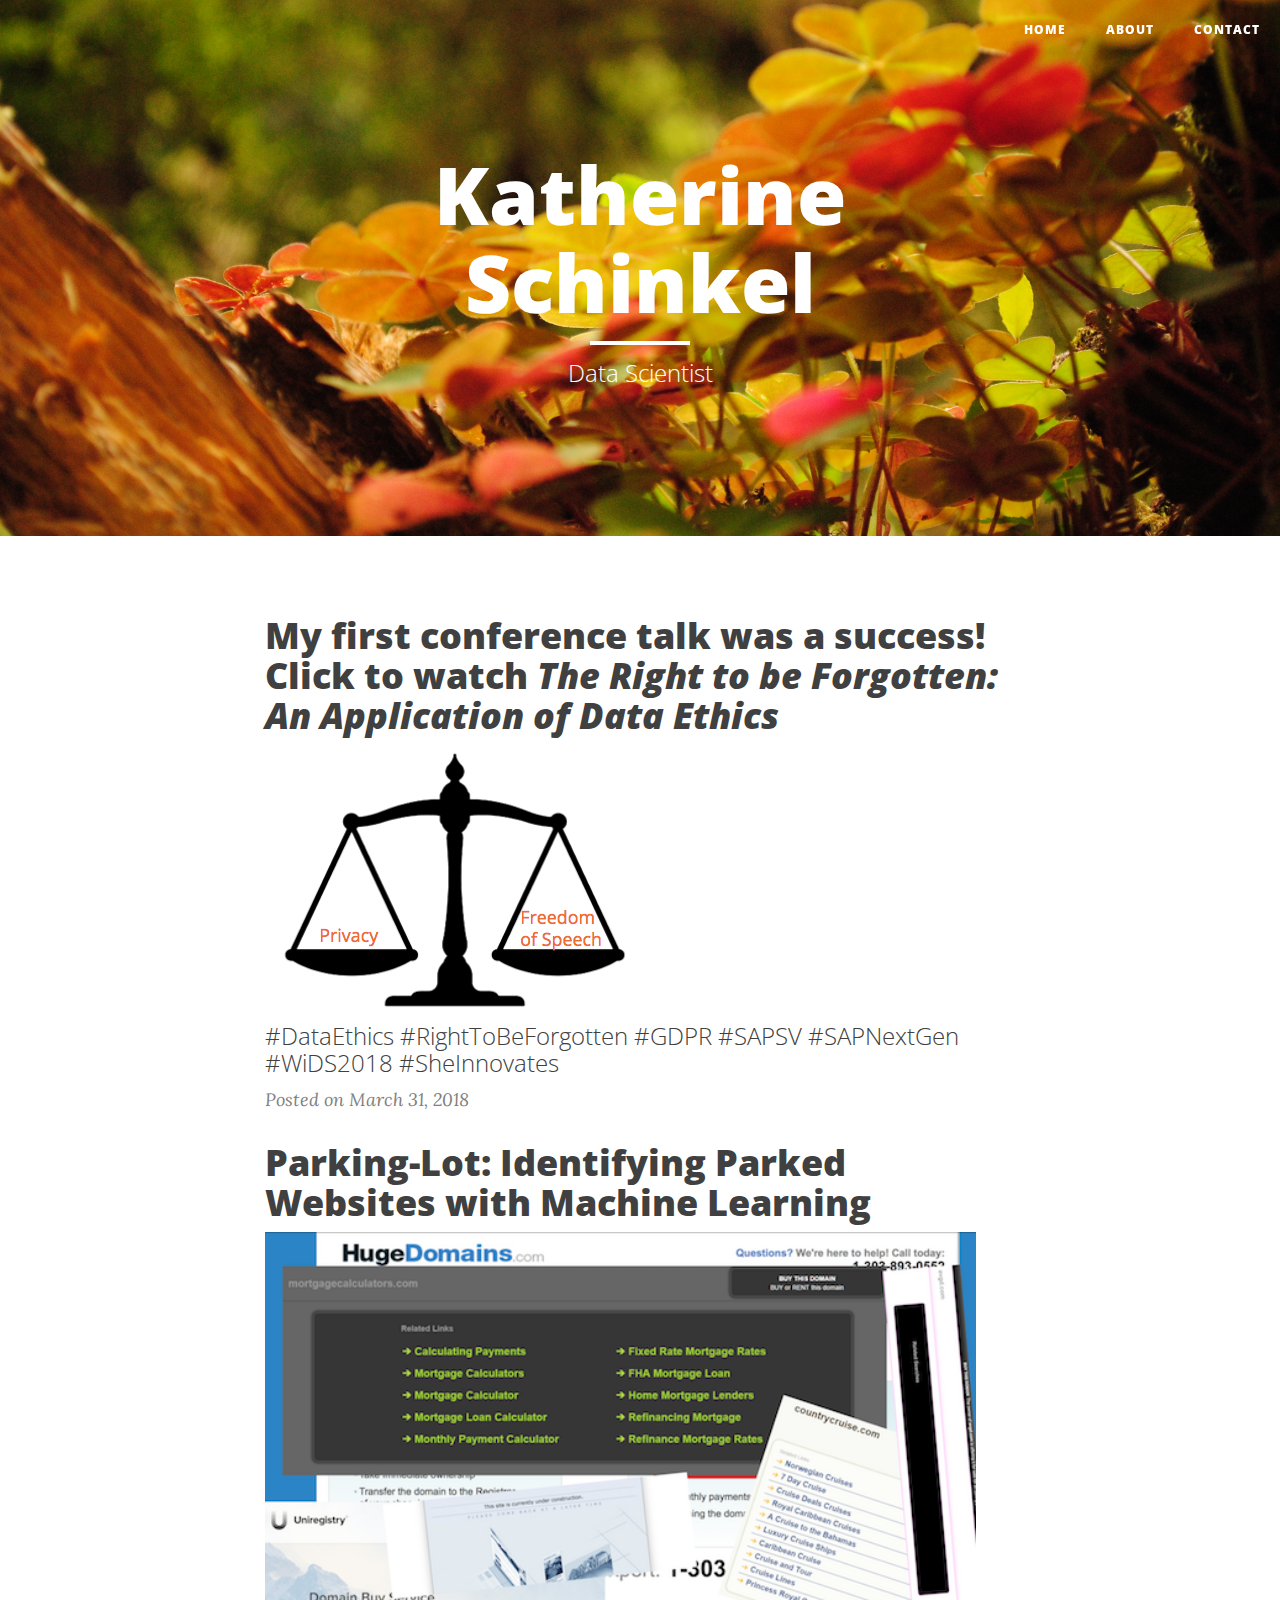
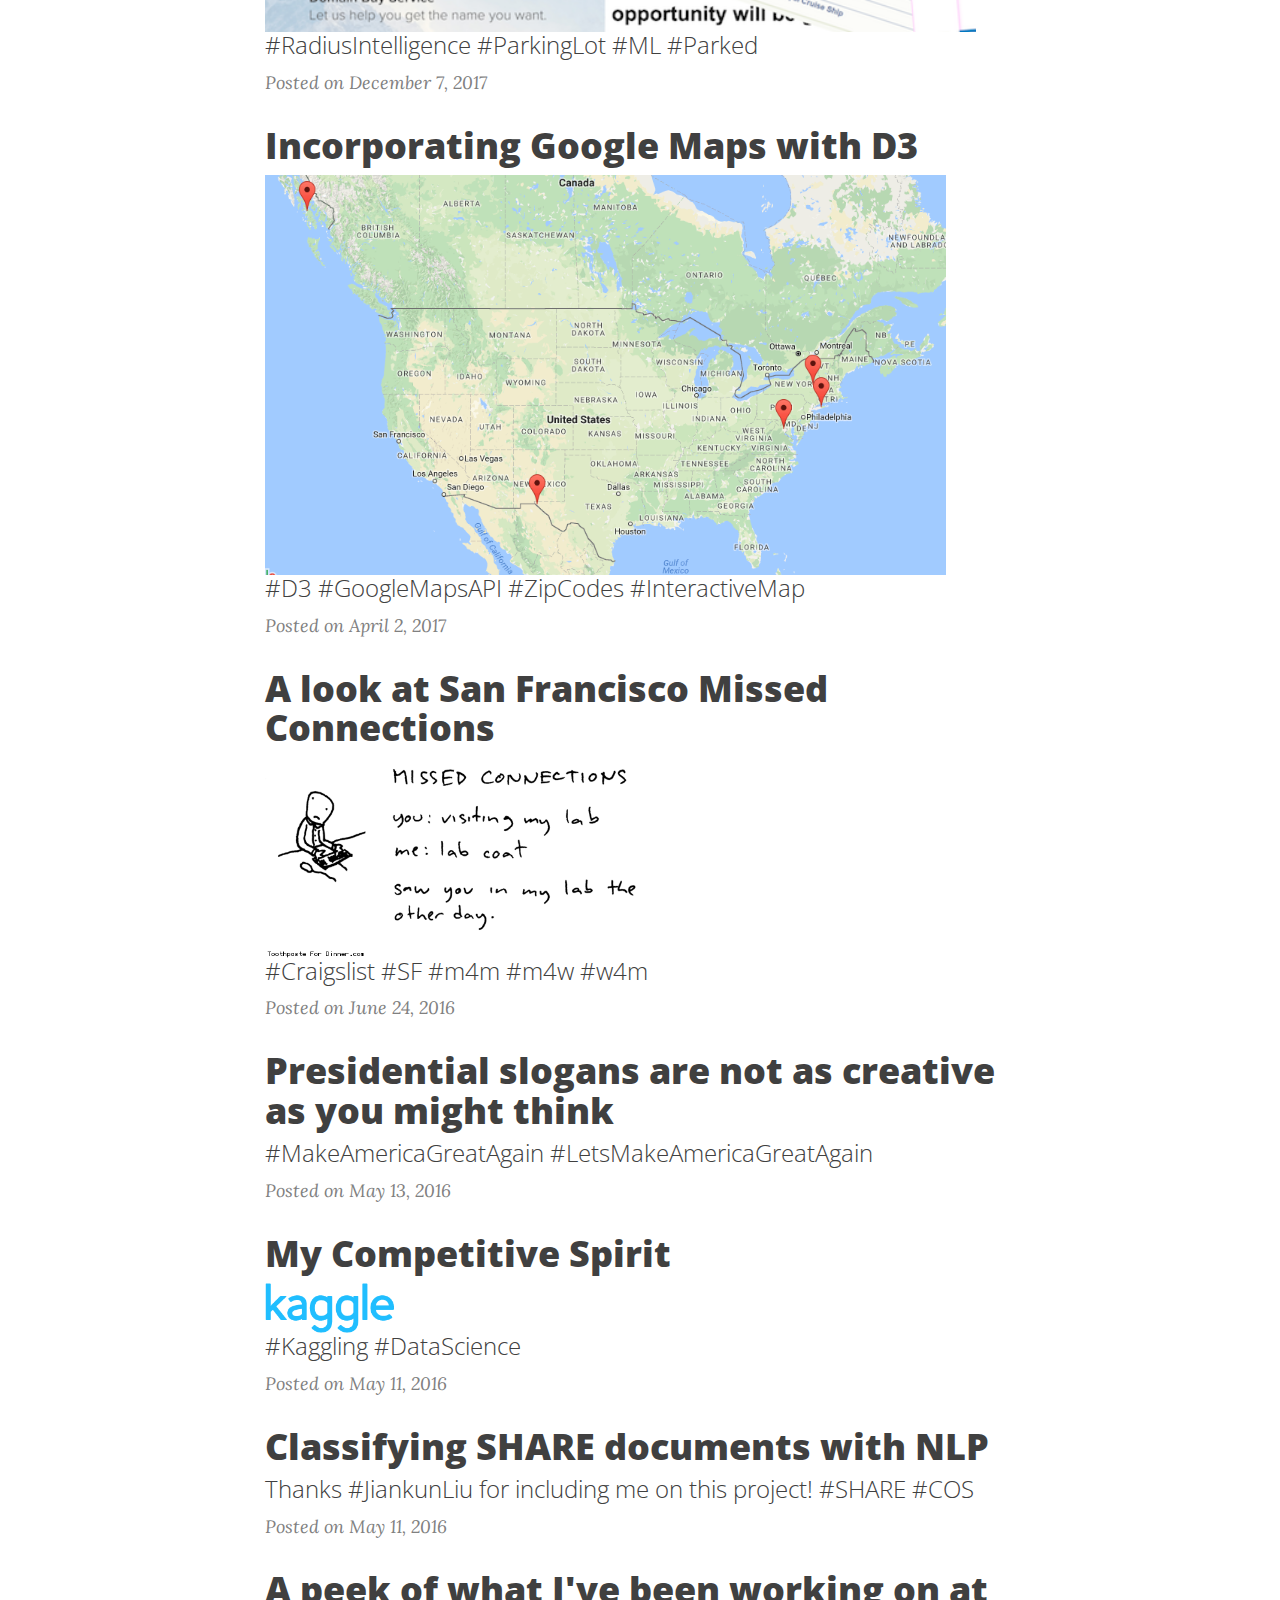
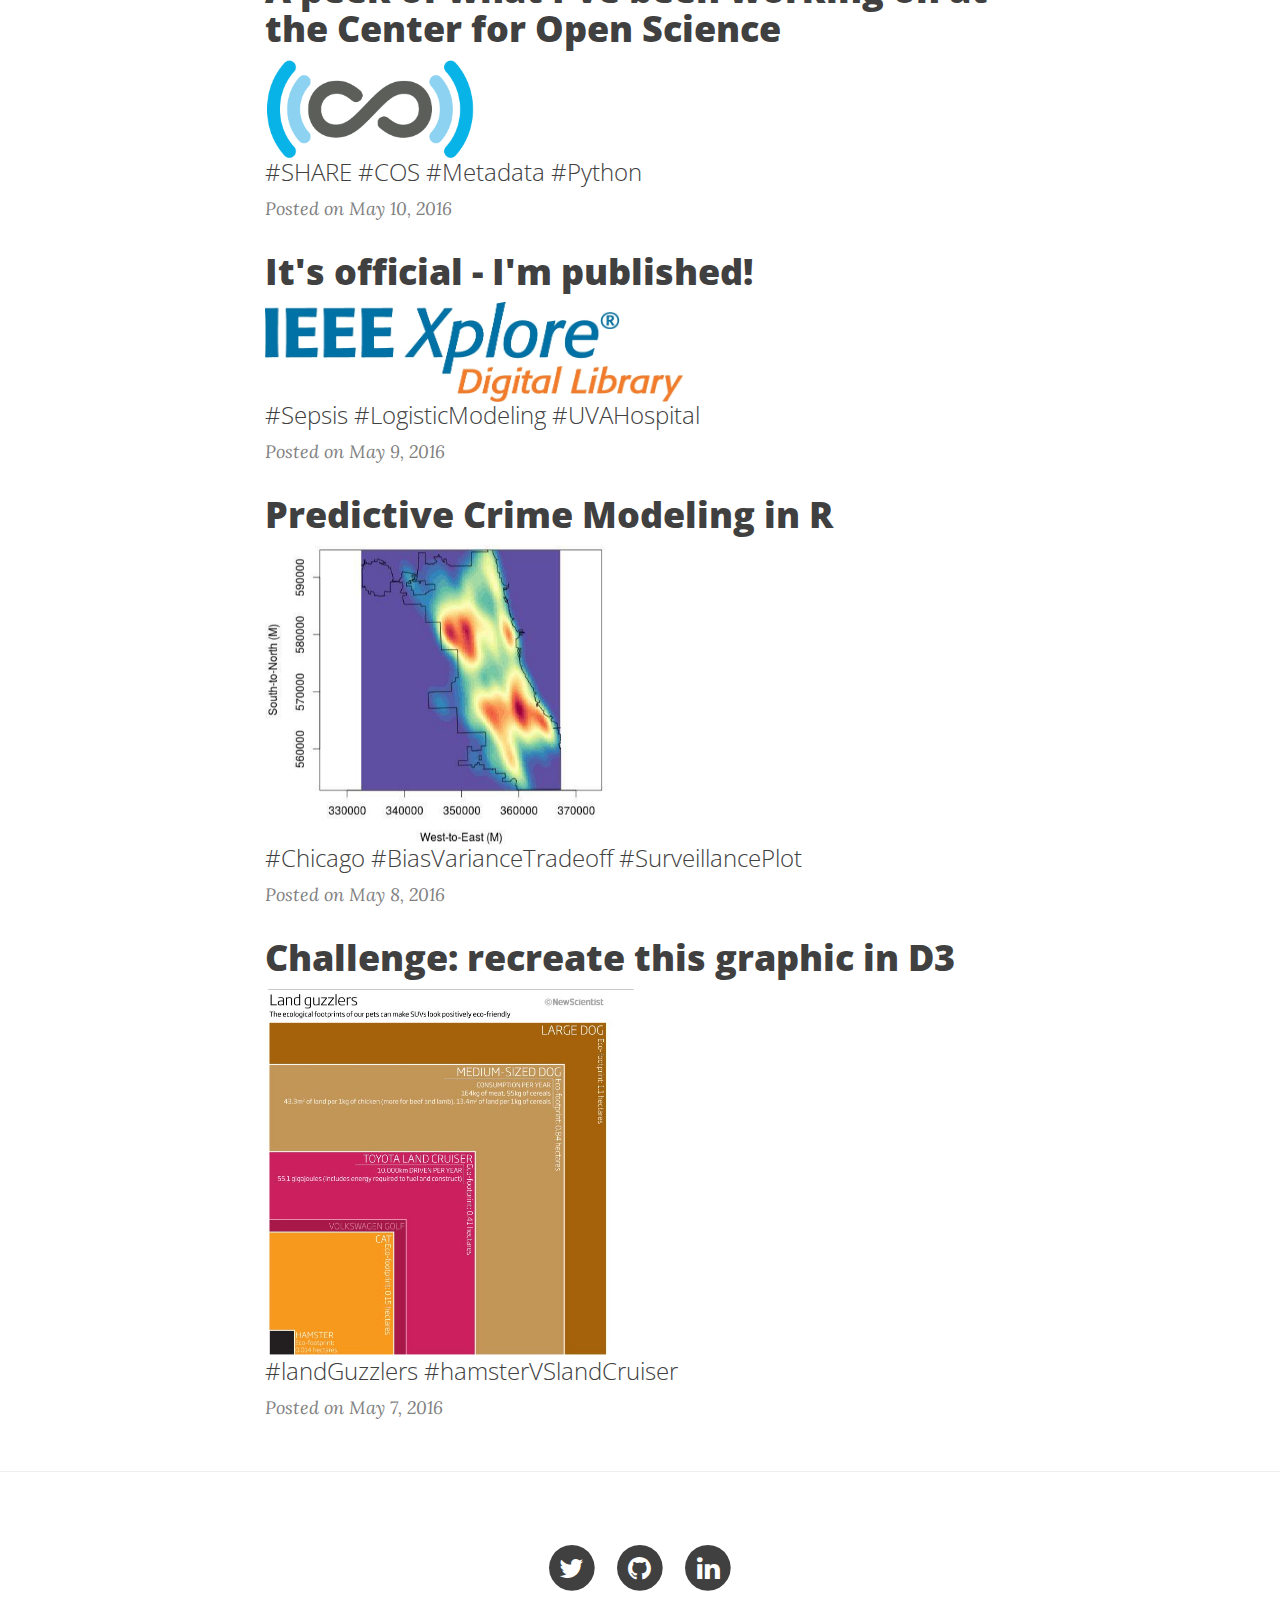
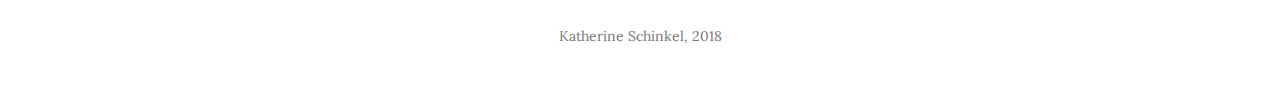
==== commit dbadfc08: "add link to right to be forgotten talk" ====
--- a/index.html
+++ b/index.html
@@ -86,6 +86,18 @@
     <div class="container">
         <div class="row">
             <div class="col-lg-8 col-lg-offset-2 col-md-10 col-md-offset-1">
+                <div class="post-preview">
+                    <a href="https://youtu.be/RNO31qBJs7I?t=10105">
+                        <h2 class="post-title">
+                            My first conference talk was a success! Click to watch <i>The Right to be Forgotten: An Application of Data Ethics</i>
+                        </h2>
+                        <img class="img" src="img/right_to_be_forgotten.png" style="cursor: pointer;">
+                        <h3 class="post-subtitle">
+                            #DataEthics #RightToBeForgotten #GDPR #SAPSV #SAPNextGen #WiDS2018 #SheInnovates
+                        </h3>
+                    </a>
+                    <p class="post-meta">Posted on March 31, 2018</p>
+                </div>
                 <div class="post-preview">
                     <a href="https://medium.com/radius-engineering/parking-lot-identifying-parked-websites-with-machine-learning-b1efbf291cbe">
                         <h2 class="post-title">
@@ -247,7 +259,7 @@
                             </a>
                         </li>
                     </ul>
-                    <p class="copyright text-muted">Katherine Schinkel, 2017</p>
+                    <p class="copyright text-muted">Katherine Schinkel, 2018</p>
                 </div>
             </div>
         </div>
